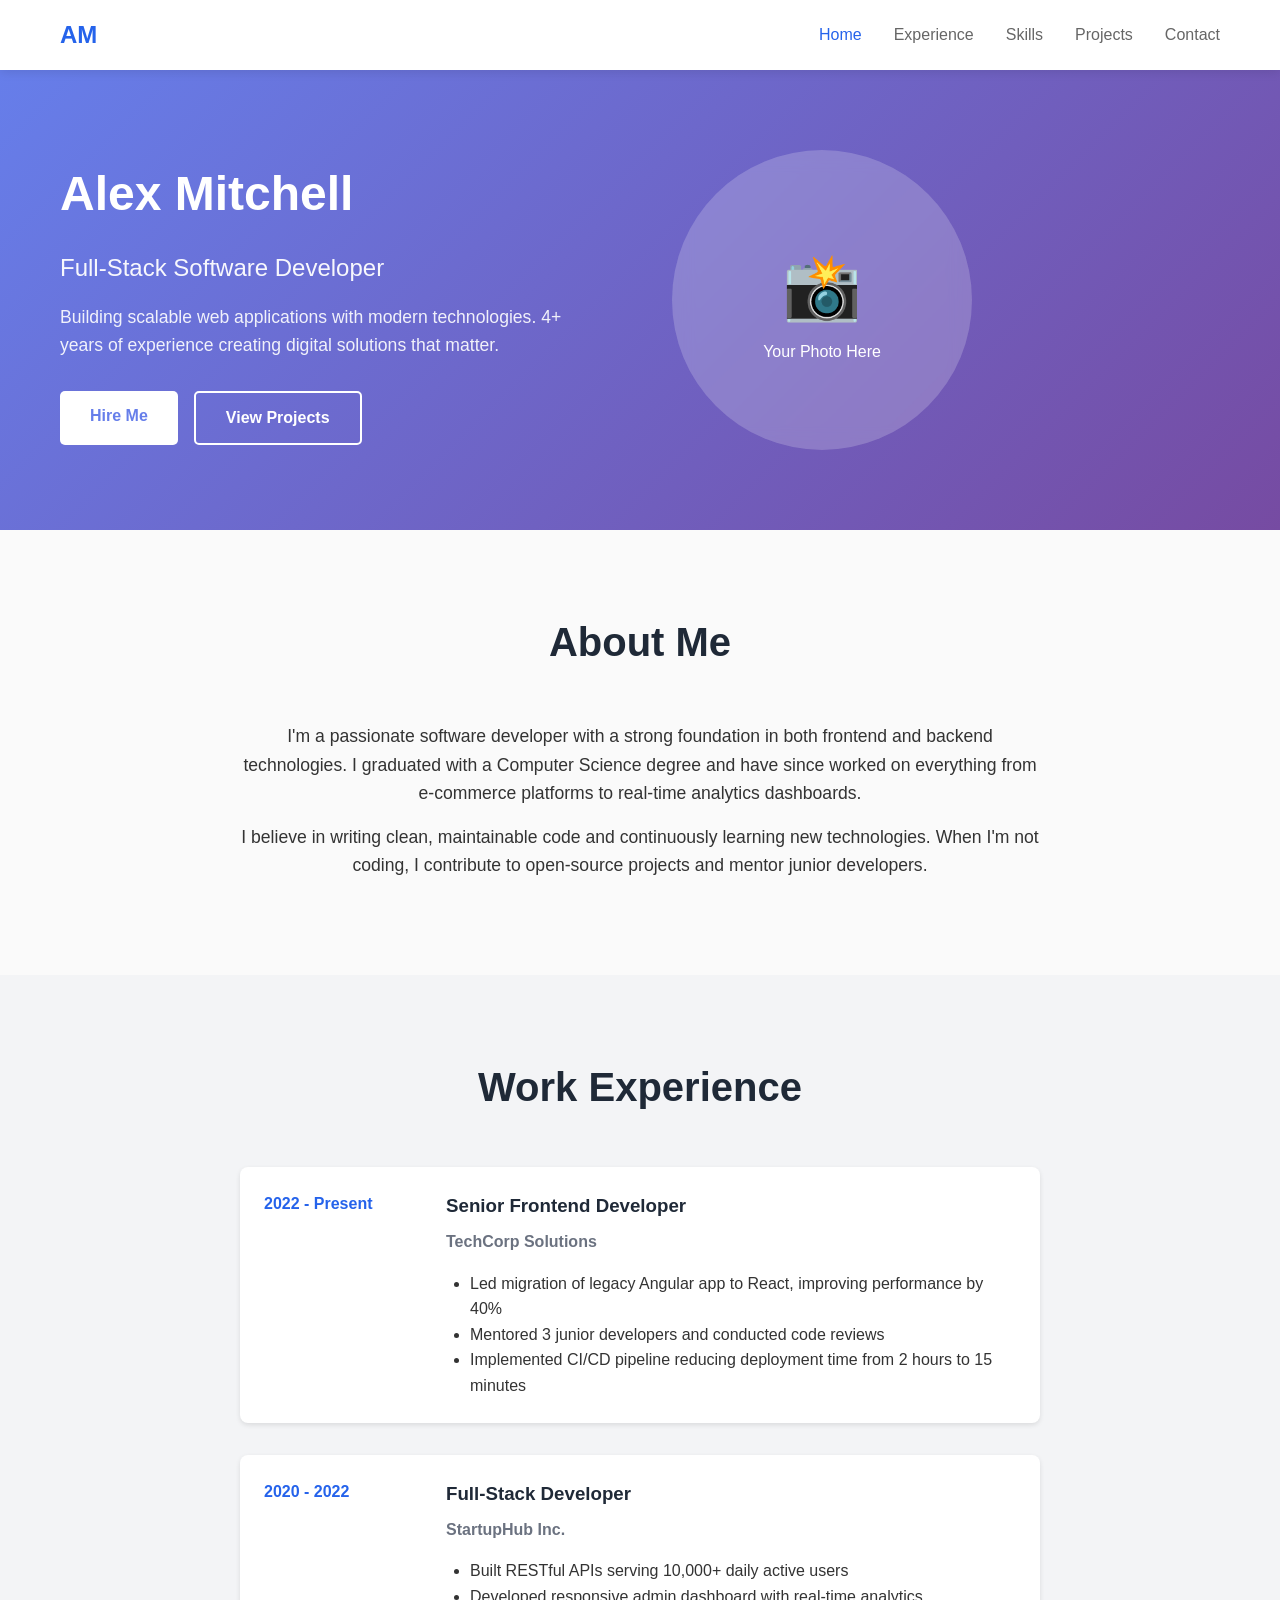
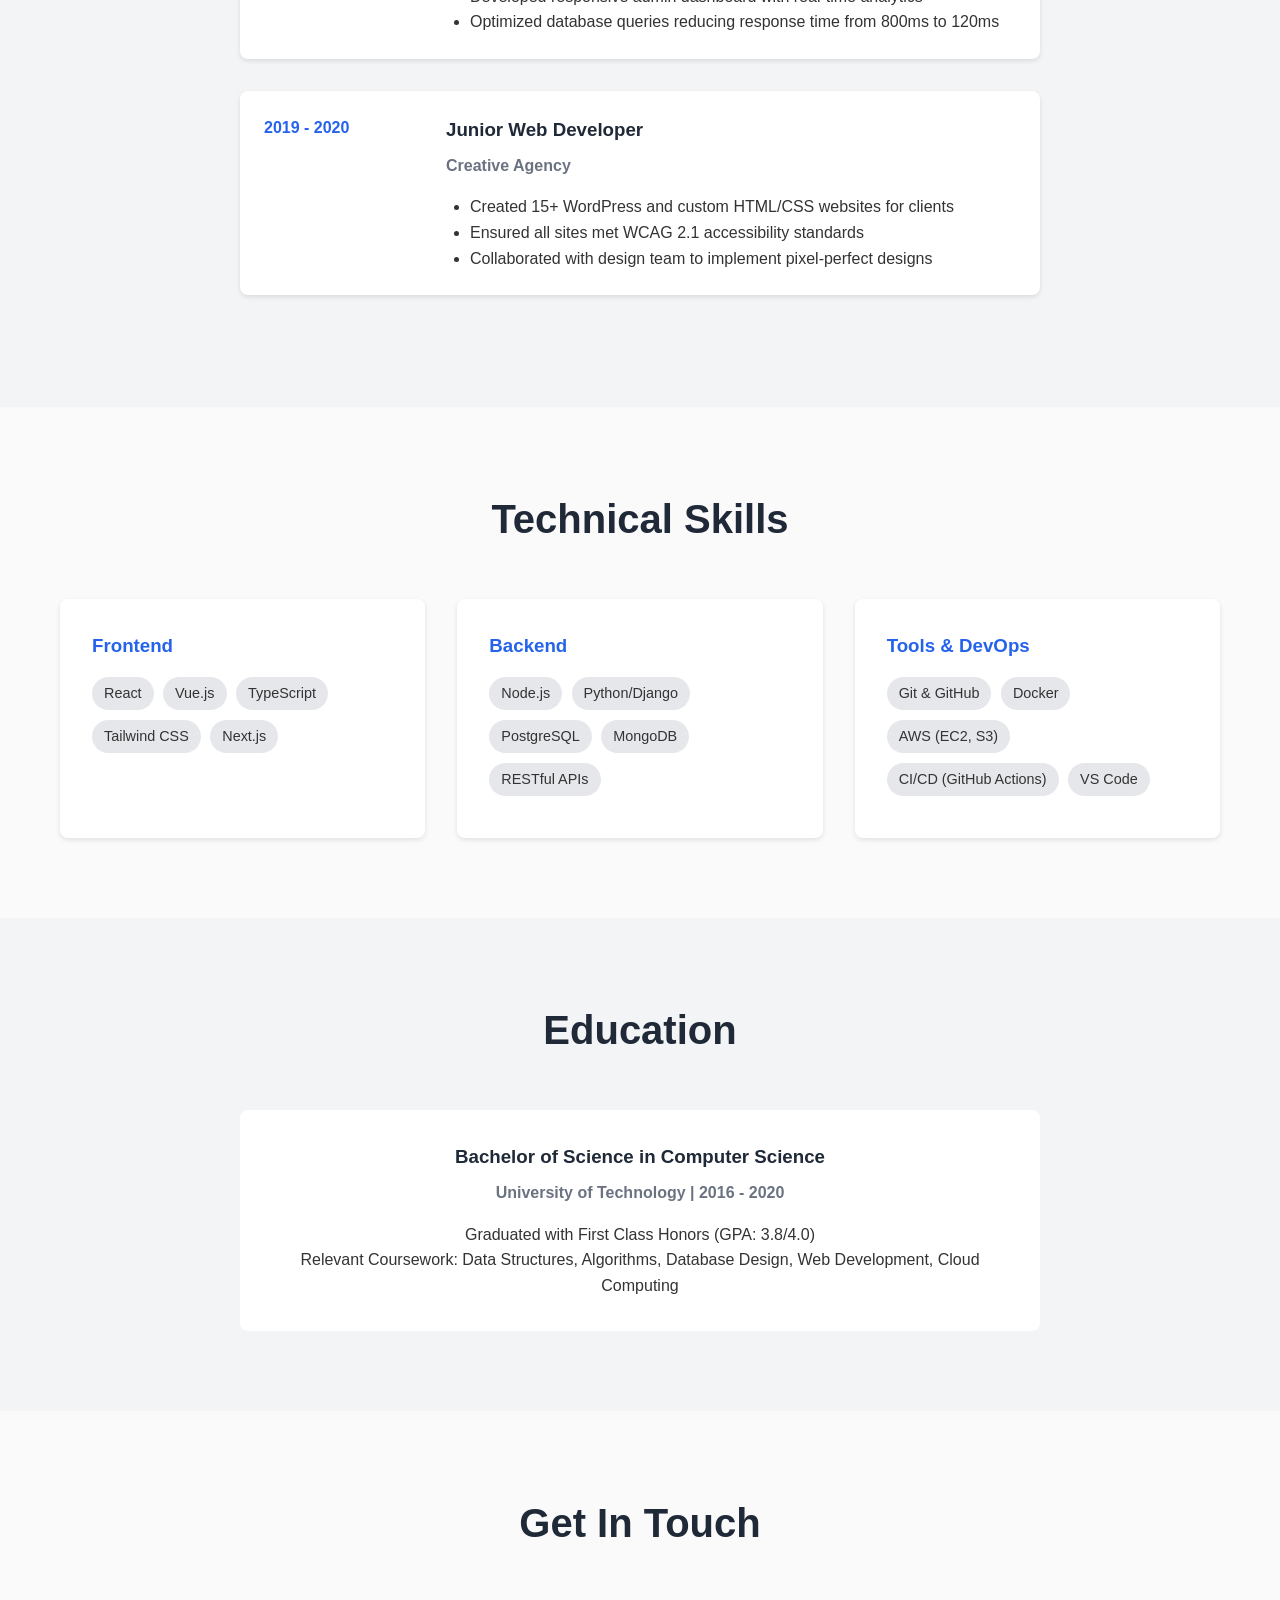
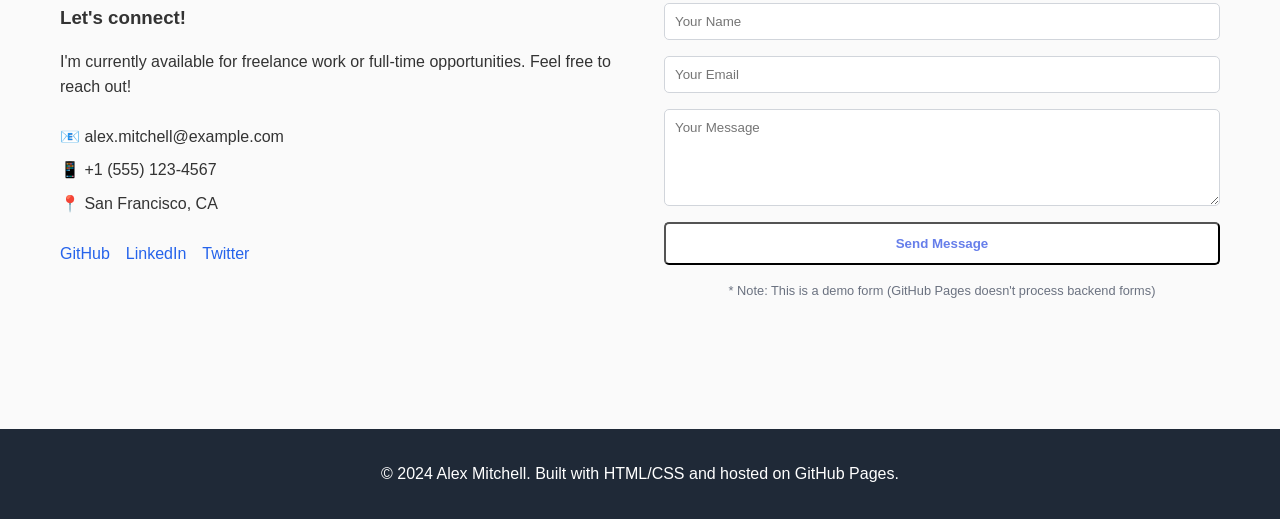
==== index.html @ 5384bb48 "Initial push" ====
<!DOCTYPE html>
<html lang="en">
<head>
    <meta charset="UTF-8">
    <meta name="viewport" content="width=device-width, initial-scale=1.0">
    <title>Alex Mitchell - Software Developer CV</title>
    <link rel="stylesheet" href="css/style.css">
</head>
<body>
    <nav class="navbar">
        <div class="nav-container">
            <a href="index.html" class="nav-logo">AM</a>
            <div class="nav-links">
                <a href="index.html" class="active">Home</a>
                <a href="#experience">Experience</a>
                <a href="#skills">Skills</a>
                <a href="projects.html">Projects</a>
                <a href="#contact">Contact</a>
            </div>
        </div>
    </nav>

    <header class="hero">
        <div class="hero-content">
            <div class="hero-text">
                <h1>Alex Mitchell</h1>
                <h2>Full-Stack Software Developer</h2>
                <p>Building scalable web applications with modern technologies. 4+ years of experience creating digital solutions that matter.</p>
                <div class="hero-buttons">
                    <a href="#contact" class="btn btn-primary">Hire Me</a>
                    <a href="projects.html" class="btn btn-secondary">View Projects</a>
                </div>
            </div>
            <div class="hero-image">
                <div class="placeholder-avatar">
                    <span>📸</span>
                    <p>Your Photo Here</p>
                </div>
            </div>
        </div>
    </header>

    <main>
        <section id="about" class="section">
            <div class="container">
                <h2 class="section-title">About Me</h2>
                <div class="about-content">
                    <p>I'm a passionate software developer with a strong foundation in both frontend and backend technologies. I graduated with a Computer Science degree and have since worked on everything from e-commerce platforms to real-time analytics dashboards.</p>
                    <p>I believe in writing clean, maintainable code and continuously learning new technologies. When I'm not coding, I contribute to open-source projects and mentor junior developers.</p>
                </div>
            </div>
        </section>

        <section id="experience" class="section bg-light">
            <div class="container">
                <h2 class="section-title">Work Experience</h2>
                <div class="timeline">
                    <div class="timeline-item">
                        <div class="timeline-date">2022 - Present</div>
                        <div class="timeline-content">
                            <h3>Senior Frontend Developer</h3>
                            <h4>TechCorp Solutions</h4>
                            <ul>
                                <li>Led migration of legacy Angular app to React, improving performance by 40%</li>
                                <li>Mentored 3 junior developers and conducted code reviews</li>
                                <li>Implemented CI/CD pipeline reducing deployment time from 2 hours to 15 minutes</li>
                            </ul>
                        </div>
                    </div>

                    <div class="timeline-item">
                        <div class="timeline-date">2020 - 2022</div>
                        <div class="timeline-content">
                            <h3>Full-Stack Developer</h3>
                            <h4>StartupHub Inc.</h4>
                            <ul>
                                <li>Built RESTful APIs serving 10,000+ daily active users</li>
                                <li>Developed responsive admin dashboard with real-time analytics</li>
                                <li>Optimized database queries reducing response time from 800ms to 120ms</li>
                            </ul>
                        </div>
                    </div>

                    <div class="timeline-item">
                        <div class="timeline-date">2019 - 2020</div>
                        <div class="timeline-content">
                            <h3>Junior Web Developer</h3>
                            <h4>Creative Agency</h4>
                            <ul>
                                <li>Created 15+ WordPress and custom HTML/CSS websites for clients</li>
                                <li>Ensured all sites met WCAG 2.1 accessibility standards</li>
                                <li>Collaborated with design team to implement pixel-perfect designs</li>
                            </ul>
                        </div>
                    </div>
                </div>
            </div>
        </section>

        <section id="skills" class="section">
            <div class="container">
                <h2 class="section-title">Technical Skills</h2>
                <div class="skills-grid">
                    <div class="skill-category">
                        <h3>Frontend</h3>
                        <ul class="skill-list">
                            <li>React</li>
                            <li>Vue.js</li>
                            <li>TypeScript</li>
                            <li>Tailwind CSS</li>
                            <li>Next.js</li>
                        </ul>
                    </div>
                    <div class="skill-category">
                        <h3>Backend</h3>
                        <ul class="skill-list">
                            <li>Node.js</li>
                            <li>Python/Django</li>
                            <li>PostgreSQL</li>
                            <li>MongoDB</li>
                            <li>RESTful APIs</li>
                        </ul>
                    </div>
                    <div class="skill-category">
                        <h3>Tools & DevOps</h3>
                        <ul class="skill-list">
                            <li>Git & GitHub</li>
                            <li>Docker</li>
                            <li>AWS (EC2, S3)</li>
                            <li>CI/CD (GitHub Actions)</li>
                            <li>VS Code</li>
                        </ul>
                    </div>
                </div>
            </div>
        </section>

        <section id="education" class="section bg-light">
            <div class="container">
                <h2 class="section-title">Education</h2>
                <div class="education-card">
                    <h3>Bachelor of Science in Computer Science</h3>
                    <h4>University of Technology | 2016 - 2020</h4>
                    <p>Graduated with First Class Honors (GPA: 3.8/4.0)</p>
                    <p>Relevant Coursework: Data Structures, Algorithms, Database Design, Web Development, Cloud Computing</p>
                </div>
            </div>
        </section>

        <section id="contact" class="section">
            <div class="container">
                <h2 class="section-title">Get In Touch</h2>
                <div class="contact-grid">
                    <div class="contact-info">
                        <h3>Let's connect!</h3>
                        <p>I'm currently available for freelance work or full-time opportunities. Feel free to reach out!</p>
                        <ul class="contact-details">
                            <li>📧 alex.mitchell@example.com</li>
                            <li>📱 +1 (555) 123-4567</li>
                            <li>📍 San Francisco, CA</li>
                        </ul>
                        <div class="social-links">
                            <a href="#">GitHub</a>
                            <a href="#">LinkedIn</a>
                            <a href="#">Twitter</a>
                        </div>
                    </div>
                    <form class="contact-form">
                        <input type="text" placeholder="Your Name" required>
                        <input type="email" placeholder="Your Email" required>
                        <textarea rows="5" placeholder="Your Message" required></textarea>
                        <button type="submit" class="btn btn-primary">Send Message</button>
                        <p class="form-note">* Note: This is a demo form (GitHub Pages doesn't process backend forms)</p>
                    </form>
                </div>
            </div>
        </section>
    </main>

    <footer class="footer">
        <div class="container">
            <p>&copy; 2024 Alex Mitchell. Built with HTML/CSS and hosted on GitHub Pages.</p>
        </div>
    </footer>
</body>
</html>
---- css/style.css ----
/* Reset and Base Styles */
* {
    margin: 0;
    padding: 0;
    box-sizing: border-box;
}

body {
    font-family: 'Segoe UI', Tahoma, Geneva, Verdana, sans-serif;
    line-height: 1.6;
    color: #333;
    background-color: #fafafa;
}

.container {
    max-width: 1200px;
    margin: 0 auto;
    padding: 0 20px;
}

/* Navigation */
.navbar {
    background: white;
    box-shadow: 0 2px 10px rgba(0,0,0,0.1);
    position: sticky;
    top: 0;
    z-index: 1000;
}

.nav-container {
    max-width: 1200px;
    margin: 0 auto;
    padding: 1rem 20px;
    display: flex;
    justify-content: space-between;
    align-items: center;
}

.nav-logo {
    font-size: 1.5rem;
    font-weight: bold;
    text-decoration: none;
    color: #2563eb;
}

.nav-links {
    display: flex;
    gap: 2rem;
}

.nav-links a {
    text-decoration: none;
    color: #666;
    transition: color 0.3s;
}

.nav-links a:hover,
.nav-links a.active {
    color: #2563eb;
}

/* Hero Section */
.hero {
    background: linear-gradient(135deg, #667eea 0%, #764ba2 100%);
    color: white;
    padding: 80px 0;
}

.hero-content {
    max-width: 1200px;
    margin: 0 auto;
    padding: 0 20px;
    display: grid;
    grid-template-columns: 1fr 1fr;
    gap: 4rem;
    align-items: center;
}

.hero-text h1 {
    font-size: 3rem;
    margin-bottom: 1rem;
}

.hero-text h2 {
    font-size: 1.5rem;
    font-weight: 400;
    margin-bottom: 1rem;
    opacity: 0.95;
}

.hero-text p {
    font-size: 1.1rem;
    margin-bottom: 2rem;
    opacity: 0.9;
}

.hero-buttons {
    display: flex;
    gap: 1rem;
}

.placeholder-avatar {
    background: rgba(255,255,255,0.2);
    border-radius: 50%;
    width: 300px;
    height: 300px;
    display: flex;
    flex-direction: column;
    align-items: center;
    justify-content: center;
    text-align: center;
    backdrop-filter: blur(10px);
}

.placeholder-avatar span {
    font-size: 4rem;
}

/* Buttons */
.btn {
    display: inline-block;
    padding: 12px 30px;
    border-radius: 5px;
    text-decoration: none;
    transition: all 0.3s;
    font-weight: 600;
}

.btn-primary {
    background-color: white;
    color: #667eea;
}

.btn-primary:hover {
    transform: translateY(-2px);
    box-shadow: 0 5px 15px rgba(0,0,0,0.2);
}

.btn-secondary {
    background-color: transparent;
    color: white;
    border: 2px solid white;
}

.btn-secondary:hover {
    background-color: white;
    color: #667eea;
}

.btn-small {
    padding: 8px 20px;
    font-size: 0.9rem;
    background-color: #2563eb;
    color: white;
}

/* Sections */
.section {
    padding: 80px 0;
}

.bg-light {
    background-color: #f3f4f6;
}

.section-title {
    font-size: 2.5rem;
    text-align: center;
    margin-bottom: 3rem;
    color: #1f2937;
}

/* About */
.about-content {
    max-width: 800px;
    margin: 0 auto;
    text-align: center;
    font-size: 1.1rem;
}

.about-content p {
    margin-bottom: 1rem;
}

/* Timeline (Experience) */
.timeline {
    max-width: 800px;
    margin: 0 auto;
}

.timeline-item {
    display: grid;
    grid-template-columns: 150px 1fr;
    gap: 2rem;
    margin-bottom: 2rem;
    background: white;
    padding: 1.5rem;
    border-radius: 8px;
    box-shadow: 0 2px 5px rgba(0,0,0,0.1);
}

.timeline-date {
    font-weight: bold;
    color: #2563eb;
}

.timeline-content h3 {
    margin-bottom: 0.5rem;
    color: #1f2937;
}

.timeline-content h4 {
    margin-bottom: 1rem;
    color: #6b7280;
}

.timeline-content ul {
    padding-left: 1.5rem;
}

/* Skills */
.skills-grid {
    display: grid;
    grid-template-columns: repeat(auto-fit, minmax(300px, 1fr));
    gap: 2rem;
}

.skill-category {
    background: white;
    padding: 2rem;
    border-radius: 8px;
    box-shadow: 0 2px 5px rgba(0,0,0,0.1);
}

.skill-category h3 {
    margin-bottom: 1rem;
    color: #2563eb;
}

.skill-list {
    list-style: none;
}

.skill-list li {
    display: inline-block;
    background: #e5e7eb;
    padding: 5px 12px;
    margin: 0 5px 10px 0;
    border-radius: 20px;
    font-size: 0.9rem;
}

/* Education */
.education-card {
    background: white;
    padding: 2rem;
    border-radius: 8px;
    max-width: 800px;
    margin: 0 auto;
    text-align: center;
}

.education-card h3 {
    color: #1f2937;
    margin-bottom: 0.5rem;
}

.education-card h4 {
    color: #6b7280;
    margin-bottom: 1rem;
}

/* Contact */
.contact-grid {
    display: grid;
    grid-template-columns: 1fr 1fr;
    gap: 3rem;
}

.contact-info h3 {
    margin-bottom: 1rem;
}

.contact-details {
    list-style: none;
    margin: 1.5rem 0;
}

.contact-details li {
    margin-bottom: 0.5rem;
}

.social-links {
    display: flex;
    gap: 1rem;
}

.social-links a {
    color: #2563eb;
    text-decoration: none;
}

.contact-form {
    display: flex;
    flex-direction: column;
    gap: 1rem;
}

.contact-form input,
.contact-form textarea {
    padding: 10px;
    border: 1px solid #d1d5db;
    border-radius: 5px;
    font-family: inherit;
}

.form-note {
    font-size: 0.8rem;
    color: #6b7280;
    text-align: center;
}

/* Footer */
.footer {
    background: #1f2937;
    color: white;
    text-align: center;
    padding: 2rem 0;
    margin-top: 3rem;
}

/* Projects Page */
.page-header {
    background: linear-gradient(135deg, #667eea 0%, #764ba2 100%);
    color: white;
    padding: 60px 0;
    text-align: center;
}

.page-header h1 {
    font-size: 2.5rem;
    margin-bottom: 1rem;
}

.projects-grid {
    display: grid;
    grid-template-columns: repeat(auto-fill, minmax(350px, 1fr));
    gap: 2rem;
    padding: 60px 0;
}

.project-card {
    background: white;
    border-radius: 8px;
    padding: 1.5rem;
    transition: transform 0.3s, box-shadow 0.3s;
    box-shadow: 0 2px 5px rgba(0,0,0,0.1);
}

.project-card:hover {
    transform: translateY(-5px);
    box-shadow: 0 5px 20px rgba(0,0,0,0.15);
}

.project-icon {
    font-size: 3rem;
    margin-bottom: 1rem;
}

.project-card h3 {
    margin-bottom: 0.5rem;
    color: #1f2937;
}

.project-card p {
    color: #6b7280;
    margin-bottom: 1rem;
}

.project-tech {
    display: flex;
    flex-wrap: wrap;
    gap: 0.5rem;
    margin-bottom: 1rem;
}

.project-tech span {
    background: #e5e7eb;
    padding: 4px 10px;
    border-radius: 15px;
    font-size: 0.75rem;
}

/* Project Detail Page */
.project-detail {
    padding: 60px 0;
}

.back-link {
    display: inline-block;
    margin-bottom: 2rem;
    color: #2563eb;
    text-decoration: none;
}

.project-header {
    display: flex;
    justify-content: space-between;
    align-items: center;
    margin-bottom: 2rem;
    padding-bottom: 1rem;
    border-bottom: 2px solid #e5e7eb;
}

.project-header h1 {
    font-size: 2.5rem;
    color: #1f2937;
}

.project-links {
    display: flex;
    gap: 1rem;
}

.project-section {
    margin-bottom: 3rem;
}

.project-section h2 {
    font-size: 1.8rem;
    margin-bottom: 1rem;
    color: #1f2937;
}

.tech-stack {
    display: flex;
    flex-wrap: wrap;
    gap: 0.8rem;
}

.tech-badge {
    background: #2563eb;
    color: white;
    padding: 5px 15px;
    border-radius: 20px;
    font-size: 0.9rem;
}

.challenge-solution {
    background: #f3f4f6;
    padding: 1.5rem;
    border-radius: 8px;
    margin-bottom: 1rem;
}

.challenge-solution h3 {
    color: #2563eb;
    margin-bottom: 0.5rem;
}

.screenshot-placeholder {
    background: #f3f4f6;
    padding: 3rem;
    text-align: center;
    border-radius: 8px;
    border: 2px dashed #d1d5db;
}

/* Responsive Design */
@media (max-width: 768px) {
    .hero-content {
        grid-template-columns: 1fr;
        text-align: center;
    }
    
    .hero-buttons {
        justify-content: center;
    }
    
    .placeholder-avatar {
        margin: 0 auto;
    }
    
    .timeline-item {
        grid-template-columns: 1fr;
        gap: 0.5rem;
    }
    
    .contact-grid {
        grid-template-columns: 1fr;
    }
    
    .nav-links {
        gap: 1rem;
    }
    
    .projects-grid {
        grid-template-columns: 1fr;
    }
    
    .project-header {
        flex-direction: column;
        align-items: flex-start;
        gap: 1rem;
    }
}
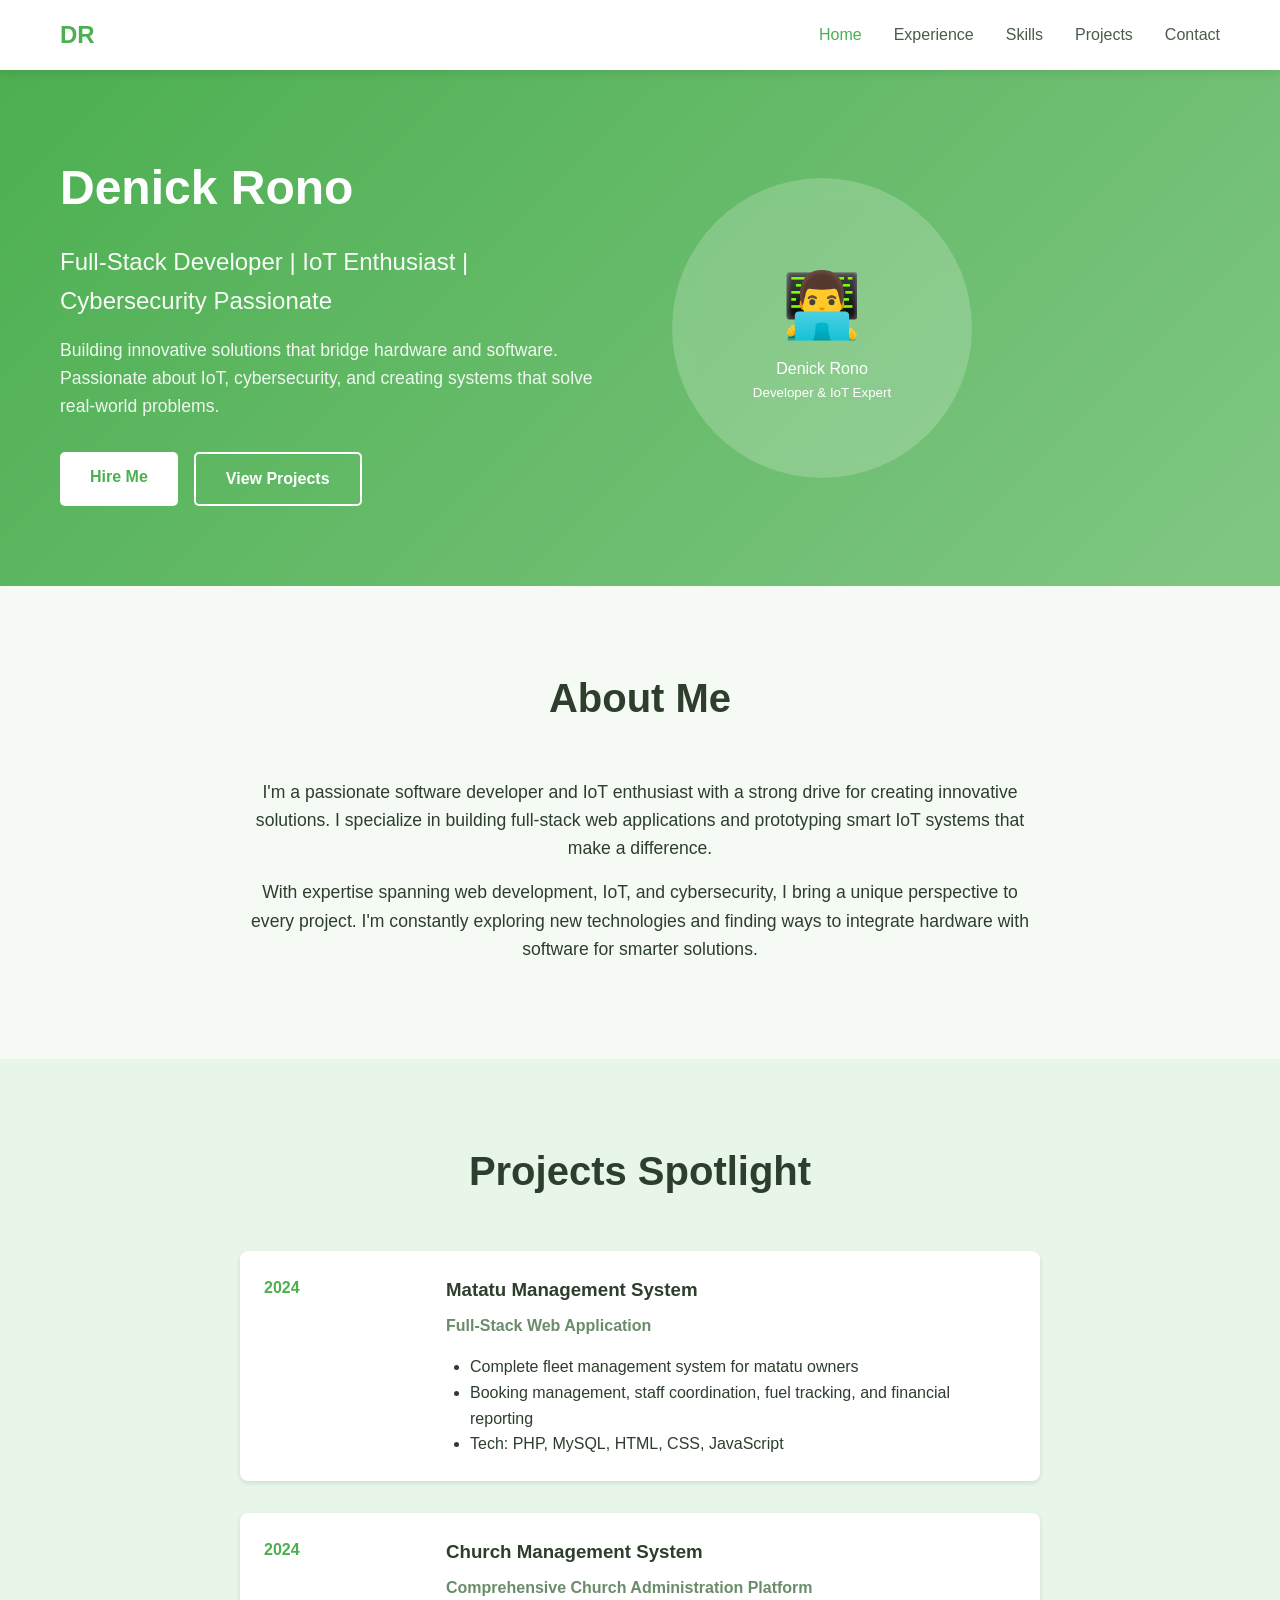
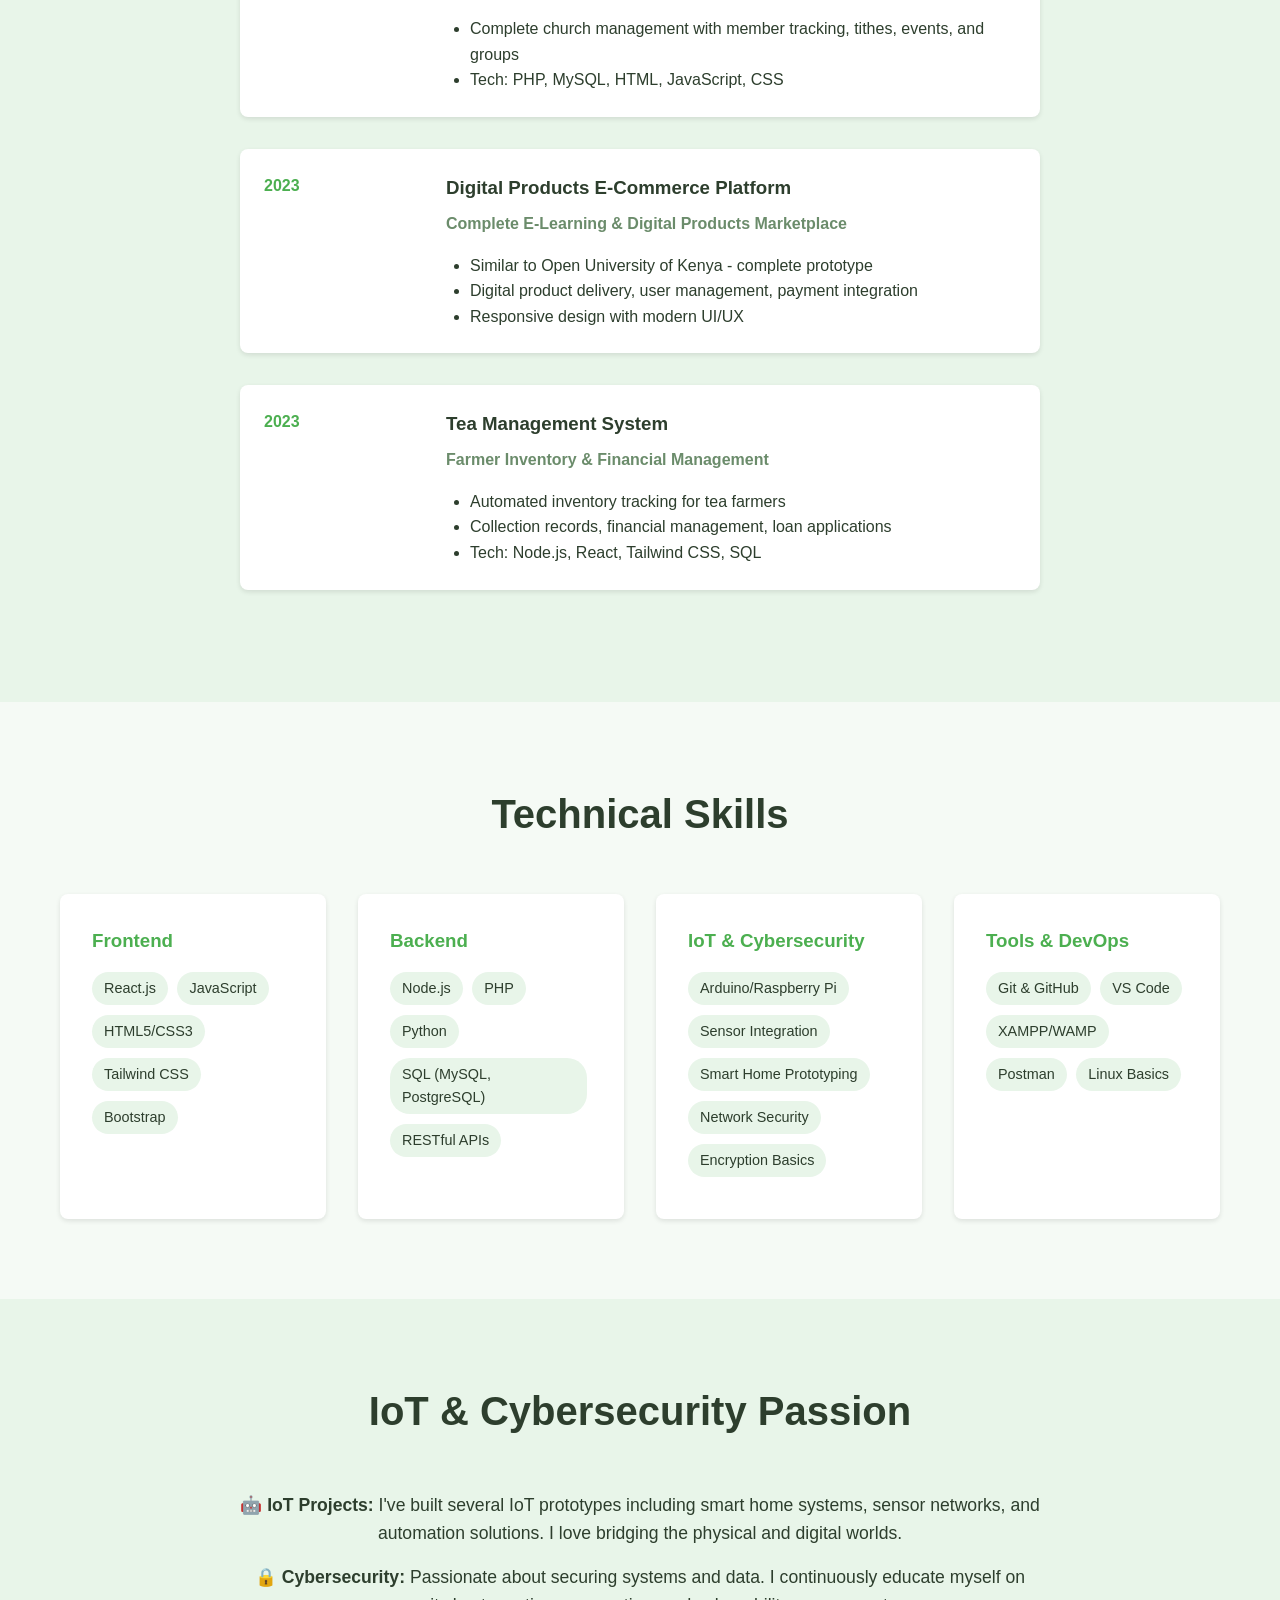
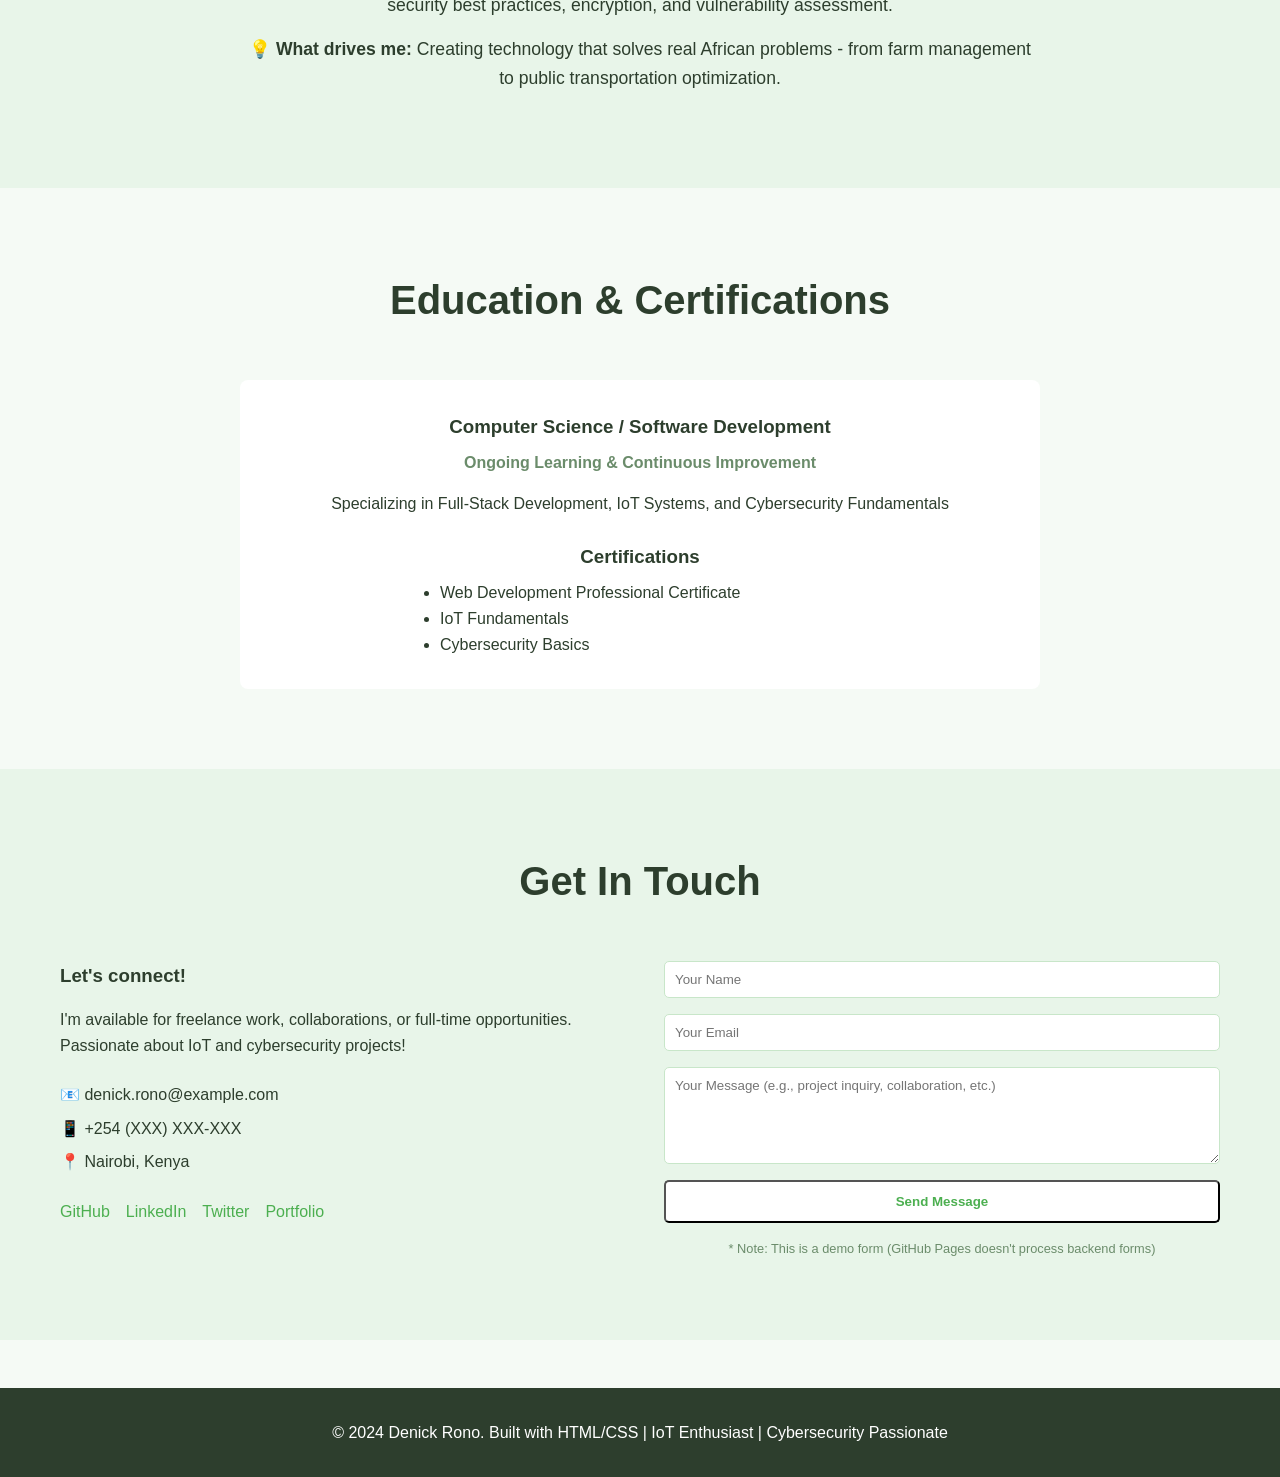
==== commit 556e27f5: "Changes made" ====
--- a/index.html
+++ b/index.html
@@ -3,13 +3,13 @@
 <head>
     <meta charset="UTF-8">
     <meta name="viewport" content="width=device-width, initial-scale=1.0">
-    <title>Alex Mitchell - Software Developer CV</title>
+    <title>Denick Rono - Software Developer & IoT Enthusiast</title>
     <link rel="stylesheet" href="css/style.css">
 </head>
 <body>
     <nav class="navbar">
         <div class="nav-container">
-            <a href="index.html" class="nav-logo">AM</a>
+            <a href="index.html" class="nav-logo">DR</a>
             <div class="nav-links">
                 <a href="index.html" class="active">Home</a>
                 <a href="#experience">Experience</a>
@@ -23,9 +23,9 @@
     <header class="hero">
         <div class="hero-content">
             <div class="hero-text">
-                <h1>Alex Mitchell</h1>
-                <h2>Full-Stack Software Developer</h2>
-                <p>Building scalable web applications with modern technologies. 4+ years of experience creating digital solutions that matter.</p>
+                <h1>Denick Rono</h1>
+                <h2>Full-Stack Developer | IoT Enthusiast | Cybersecurity Passionate</h2>
+                <p>Building innovative solutions that bridge hardware and software. Passionate about IoT, cybersecurity, and creating systems that solve real-world problems.</p>
                 <div class="hero-buttons">
                     <a href="#contact" class="btn btn-primary">Hire Me</a>
                     <a href="projects.html" class="btn btn-secondary">View Projects</a>
@@ -33,8 +33,9 @@
             </div>
             <div class="hero-image">
                 <div class="placeholder-avatar">
-                    <span>📸</span>
-                    <p>Your Photo Here</p>
+                    <span>👨‍💻</span>
+                    <p>Denick Rono</p>
+                    <small>Developer & IoT Expert</small>
                 </div>
             </div>
         </div>
@@ -45,51 +46,63 @@
             <div class="container">
                 <h2 class="section-title">About Me</h2>
                 <div class="about-content">
-                    <p>I'm a passionate software developer with a strong foundation in both frontend and backend technologies. I graduated with a Computer Science degree and have since worked on everything from e-commerce platforms to real-time analytics dashboards.</p>
-                    <p>I believe in writing clean, maintainable code and continuously learning new technologies. When I'm not coding, I contribute to open-source projects and mentor junior developers.</p>
+                    <p>I'm a passionate software developer and IoT enthusiast with a strong drive for creating innovative solutions. I specialize in building full-stack web applications and prototyping smart IoT systems that make a difference.</p>
+                    <p>With expertise spanning web development, IoT, and cybersecurity, I bring a unique perspective to every project. I'm constantly exploring new technologies and finding ways to integrate hardware with software for smarter solutions.</p>
                 </div>
             </div>
         </section>
 
         <section id="experience" class="section bg-light">
             <div class="container">
-                <h2 class="section-title">Work Experience</h2>
+                <h2 class="section-title">Projects Spotlight</h2>
                 <div class="timeline">
                     <div class="timeline-item">
-                        <div class="timeline-date">2022 - Present</div>
-                        <div class="timeline-content">
-                            <h3>Senior Frontend Developer</h3>
-                            <h4>TechCorp Solutions</h4>
-                            <ul>
-                                <li>Led migration of legacy Angular app to React, improving performance by 40%</li>
-                                <li>Mentored 3 junior developers and conducted code reviews</li>
-                                <li>Implemented CI/CD pipeline reducing deployment time from 2 hours to 15 minutes</li>
-                            </ul>
-                        </div>
-                    </div>
-
-                    <div class="timeline-item">
-                        <div class="timeline-date">2020 - 2022</div>
-                        <div class="timeline-content">
-                            <h3>Full-Stack Developer</h3>
-                            <h4>StartupHub Inc.</h4>
-                            <ul>
-                                <li>Built RESTful APIs serving 10,000+ daily active users</li>
-                                <li>Developed responsive admin dashboard with real-time analytics</li>
-                                <li>Optimized database queries reducing response time from 800ms to 120ms</li>
-                            </ul>
-                        </div>
-                    </div>
-
-                    <div class="timeline-item">
-                        <div class="timeline-date">2019 - 2020</div>
-                        <div class="timeline-content">
-                            <h3>Junior Web Developer</h3>
-                            <h4>Creative Agency</h4>
-                            <ul>
-                                <li>Created 15+ WordPress and custom HTML/CSS websites for clients</li>
-                                <li>Ensured all sites met WCAG 2.1 accessibility standards</li>
-                                <li>Collaborated with design team to implement pixel-perfect designs</li>
+                        <div class="timeline-date">2024</div>
+                        <div class="timeline-content">
+                            <h3>Matatu Management System</h3>
+                            <h4>Full-Stack Web Application</h4>
+                            <ul>
+                                <li>Complete fleet management system for matatu owners</li>
+                                <li>Booking management, staff coordination, fuel tracking, and financial reporting</li>
+                                <li>Tech: PHP, MySQL, HTML, CSS, JavaScript</li>
+                            </ul>
+                        </div>
+                    </div>
+
+                    <div class="timeline-item">
+                        <div class="timeline-date">2024</div>
+                        <div class="timeline-content">
+                            <h3>Church Management System</h3>
+                            <h4>Comprehensive Church Administration Platform</h4>
+                            <ul>
+                                <li>Complete church management with member tracking, tithes, events, and groups</li>
+                                <li>Tech: PHP, MySQL, HTML, JavaScript, CSS</li>
+                            </ul>
+                        </div>
+                    </div>
+
+                    <div class="timeline-item">
+                        <div class="timeline-date">2023</div>
+                        <div class="timeline-content">
+                            <h3>Digital Products E-Commerce Platform</h3>
+                            <h4>Complete E-Learning & Digital Products Marketplace</h4>
+                            <ul>
+                                <li>Similar to Open University of Kenya - complete prototype</li>
+                                <li>Digital product delivery, user management, payment integration</li>
+                                <li>Responsive design with modern UI/UX</li>
+                            </ul>
+                        </div>
+                    </div>
+
+                    <div class="timeline-item">
+                        <div class="timeline-date">2023</div>
+                        <div class="timeline-content">
+                            <h3>Tea Management System</h3>
+                            <h4>Farmer Inventory & Financial Management</h4>
+                            <ul>
+                                <li>Automated inventory tracking for tea farmers</li>
+                                <li>Collection records, financial management, loan applications</li>
+                                <li>Tech: Node.js, React, Tailwind CSS, SQL</li>
                             </ul>
                         </div>
                     </div>
@@ -104,71 +117,99 @@
                     <div class="skill-category">
                         <h3>Frontend</h3>
                         <ul class="skill-list">
-                            <li>React</li>
-                            <li>Vue.js</li>
-                            <li>TypeScript</li>
+                            <li>React.js</li>
+                            <li>JavaScript</li>
+                            <li>HTML5/CSS3</li>
                             <li>Tailwind CSS</li>
-                            <li>Next.js</li>
+                            <li>Bootstrap</li>
                         </ul>
                     </div>
                     <div class="skill-category">
                         <h3>Backend</h3>
                         <ul class="skill-list">
                             <li>Node.js</li>
-                            <li>Python/Django</li>
-                            <li>PostgreSQL</li>
-                            <li>MongoDB</li>
+                            <li>PHP</li>
+                            <li>Python</li>
+                            <li>SQL (MySQL, PostgreSQL)</li>
                             <li>RESTful APIs</li>
                         </ul>
                     </div>
                     <div class="skill-category">
+                        <h3>IoT & Cybersecurity</h3>
+                        <ul class="skill-list">
+                            <li>Arduino/Raspberry Pi</li>
+                            <li>Sensor Integration</li>
+                            <li>Smart Home Prototyping</li>
+                            <li>Network Security</li>
+                            <li>Encryption Basics</li>
+                        </ul>
+                    </div>
+                    <div class="skill-category">
                         <h3>Tools & DevOps</h3>
                         <ul class="skill-list">
                             <li>Git & GitHub</li>
-                            <li>Docker</li>
-                            <li>AWS (EC2, S3)</li>
-                            <li>CI/CD (GitHub Actions)</li>
                             <li>VS Code</li>
-                        </ul>
-                    </div>
-                </div>
-            </div>
-        </section>
-
-        <section id="education" class="section bg-light">
-            <div class="container">
-                <h2 class="section-title">Education</h2>
+                            <li>XAMPP/WAMP</li>
+                            <li>Postman</li>
+                            <li>Linux Basics</li>
+                        </ul>
+                    </div>
+                </div>
+            </div>
+        </section>
+
+        <section id="iot-passion" class="section bg-light">
+            <div class="container">
+                <h2 class="section-title">IoT & Cybersecurity Passion</h2>
+                <div class="about-content">
+                    <p>🤖 <strong>IoT Projects:</strong> I've built several IoT prototypes including smart home systems, sensor networks, and automation solutions. I love bridging the physical and digital worlds.</p>
+                    <p>🔒 <strong>Cybersecurity:</strong> Passionate about securing systems and data. I continuously educate myself on security best practices, encryption, and vulnerability assessment.</p>
+                    <p>💡 <strong>What drives me:</strong> Creating technology that solves real African problems - from farm management to public transportation optimization.</p>
+                </div>
+            </div>
+        </section>
+
+        <section id="education" class="section">
+            <div class="container">
+                <h2 class="section-title">Education & Certifications</h2>
                 <div class="education-card">
-                    <h3>Bachelor of Science in Computer Science</h3>
-                    <h4>University of Technology | 2016 - 2020</h4>
-                    <p>Graduated with First Class Honors (GPA: 3.8/4.0)</p>
-                    <p>Relevant Coursework: Data Structures, Algorithms, Database Design, Web Development, Cloud Computing</p>
-                </div>
-            </div>
-        </section>
-
-        <section id="contact" class="section">
+                    <h3>Computer Science / Software Development</h3>
+                    <h4>Ongoing Learning & Continuous Improvement</h4>
+                    <p>Specializing in Full-Stack Development, IoT Systems, and Cybersecurity Fundamentals</p>
+                    <br>
+                    <h3>Certifications</h3>
+                    <ul style="text-align: left; max-width: 400px; margin: 0 auto;">
+                        <li>Web Development Professional Certificate</li>
+                        <li>IoT Fundamentals</li>
+                        <li>Cybersecurity Basics</li>
+                    </ul>
+                </div>
+            </div>
+        </section>
+
+        <section id="contact" class="section bg-light">
             <div class="container">
                 <h2 class="section-title">Get In Touch</h2>
                 <div class="contact-grid">
                     <div class="contact-info">
                         <h3>Let's connect!</h3>
-                        <p>I'm currently available for freelance work or full-time opportunities. Feel free to reach out!</p>
+                        <p>I'm available for freelance work, collaborations, or full-time opportunities. Passionate about IoT and cybersecurity projects!</p>
                         <ul class="contact-details">
-                            <li>📧 alex.mitchell@example.com</li>
-                            <li>📱 +1 (555) 123-4567</li>
-                            <li>📍 San Francisco, CA</li>
+                            <li>📧 denick.rono@example.com</li>
+                            <li>📱 +254 (XXX) XXX-XXX</li>
+                            <li>📍 Nairobi, Kenya</li>
                         </ul>
                         <div class="social-links">
                             <a href="#">GitHub</a>
                             <a href="#">LinkedIn</a>
                             <a href="#">Twitter</a>
+                            <a href="#">Portfolio</a>
                         </div>
                     </div>
                     <form class="contact-form">
                         <input type="text" placeholder="Your Name" required>
                         <input type="email" placeholder="Your Email" required>
-                        <textarea rows="5" placeholder="Your Message" required></textarea>
+                        <textarea rows="5" placeholder="Your Message (e.g., project inquiry, collaboration, etc.)" required></textarea>
                         <button type="submit" class="btn btn-primary">Send Message</button>
                         <p class="form-note">* Note: This is a demo form (GitHub Pages doesn't process backend forms)</p>
                     </form>
@@ -179,7 +220,7 @@
 
     <footer class="footer">
         <div class="container">
-            <p>&copy; 2024 Alex Mitchell. Built with HTML/CSS and hosted on GitHub Pages.</p>
+            <p>&copy; 2024 Denick Rono. Built with HTML/CSS | IoT Enthusiast | Cybersecurity Passionate</p>
         </div>
     </footer>
 </body>
--- a/css/style.css
+++ b/css/style.css
@@ -8,8 +8,8 @@
 body {
     font-family: 'Segoe UI', Tahoma, Geneva, Verdana, sans-serif;
     line-height: 1.6;
-    color: #333;
-    background-color: #fafafa;
+    color: #2d3e2d;
+    background-color: #f5faf5;
 }
 
 .container {
@@ -40,7 +40,7 @@
     font-size: 1.5rem;
     font-weight: bold;
     text-decoration: none;
-    color: #2563eb;
+    color: #4caf50;
 }
 
 .nav-links {
@@ -50,18 +50,18 @@
 
 .nav-links a {
     text-decoration: none;
-    color: #666;
+    color: #4a5b4a;
     transition: color 0.3s;
 }
 
 .nav-links a:hover,
 .nav-links a.active {
-    color: #2563eb;
-}
-
-/* Hero Section */
+    color: #4caf50;
+}
+
+/* Hero Section - Light Green Gradient */
 .hero {
-    background: linear-gradient(135deg, #667eea 0%, #764ba2 100%);
+    background: linear-gradient(135deg, #4caf50 0%, #81c784 100%);
     color: white;
     padding: 80px 0;
 }
@@ -116,7 +116,7 @@
     font-size: 4rem;
 }
 
-/* Buttons */
+/* Buttons - Light Green Theme */
 .btn {
     display: inline-block;
     padding: 12px 30px;
@@ -128,7 +128,7 @@
 
 .btn-primary {
     background-color: white;
-    color: #667eea;
+    color: #4caf50;
 }
 
 .btn-primary:hover {
@@ -144,14 +144,18 @@
 
 .btn-secondary:hover {
     background-color: white;
-    color: #667eea;
+    color: #4caf50;
 }
 
 .btn-small {
     padding: 8px 20px;
     font-size: 0.9rem;
-    background-color: #2563eb;
+    background-color: #4caf50;
     color: white;
+}
+
+.btn-small:hover {
+    background-color: #45a049;
 }
 
 /* Sections */
@@ -160,14 +164,14 @@
 }
 
 .bg-light {
-    background-color: #f3f4f6;
+    background-color: #e8f5e9;
 }
 
 .section-title {
     font-size: 2.5rem;
     text-align: center;
     margin-bottom: 3rem;
-    color: #1f2937;
+    color: #2d3e2d;
 }
 
 /* About */
@@ -182,7 +186,7 @@
     margin-bottom: 1rem;
 }
 
-/* Timeline (Experience) */
+/* Timeline (Projects) */
 .timeline {
     max-width: 800px;
     margin: 0 auto;
@@ -201,17 +205,17 @@
 
 .timeline-date {
     font-weight: bold;
-    color: #2563eb;
+    color: #4caf50;
 }
 
 .timeline-content h3 {
     margin-bottom: 0.5rem;
-    color: #1f2937;
+    color: #2d3e2d;
 }
 
 .timeline-content h4 {
     margin-bottom: 1rem;
-    color: #6b7280;
+    color: #6b8c6b;
 }
 
 .timeline-content ul {
@@ -221,7 +225,7 @@
 /* Skills */
 .skills-grid {
     display: grid;
-    grid-template-columns: repeat(auto-fit, minmax(300px, 1fr));
+    grid-template-columns: repeat(auto-fit, minmax(250px, 1fr));
     gap: 2rem;
 }
 
@@ -234,7 +238,7 @@
 
 .skill-category h3 {
     margin-bottom: 1rem;
-    color: #2563eb;
+    color: #4caf50;
 }
 
 .skill-list {
@@ -243,7 +247,8 @@
 
 .skill-list li {
     display: inline-block;
-    background: #e5e7eb;
+    background: #e8f5e9;
+    color: #2d3e2d;
     padding: 5px 12px;
     margin: 0 5px 10px 0;
     border-radius: 20px;
@@ -261,12 +266,12 @@
 }
 
 .education-card h3 {
-    color: #1f2937;
+    color: #2d3e2d;
     margin-bottom: 0.5rem;
 }
 
 .education-card h4 {
-    color: #6b7280;
+    color: #6b8c6b;
     margin-bottom: 1rem;
 }
 
@@ -279,6 +284,7 @@
 
 .contact-info h3 {
     margin-bottom: 1rem;
+    color: #2d3e2d;
 }
 
 .contact-details {
@@ -296,8 +302,12 @@
 }
 
 .social-links a {
-    color: #2563eb;
+    color: #4caf50;
     text-decoration: none;
+}
+
+.social-links a:hover {
+    text-decoration: underline;
 }
 
 .contact-form {
@@ -309,20 +319,27 @@
 .contact-form input,
 .contact-form textarea {
     padding: 10px;
-    border: 1px solid #d1d5db;
+    border: 1px solid #c8e6c9;
     border-radius: 5px;
     font-family: inherit;
+    background: white;
+}
+
+.contact-form input:focus,
+.contact-form textarea:focus {
+    outline: none;
+    border-color: #4caf50;
 }
 
 .form-note {
     font-size: 0.8rem;
-    color: #6b7280;
+    color: #6b8c6b;
     text-align: center;
 }
 
 /* Footer */
 .footer {
-    background: #1f2937;
+    background: #2d3e2d;
     color: white;
     text-align: center;
     padding: 2rem 0;
@@ -331,7 +348,7 @@
 
 /* Projects Page */
 .page-header {
-    background: linear-gradient(135deg, #667eea 0%, #764ba2 100%);
+    background: linear-gradient(135deg, #4caf50 0%, #81c784 100%);
     color: white;
     padding: 60px 0;
     text-align: center;
@@ -369,11 +386,11 @@
 
 .project-card h3 {
     margin-bottom: 0.5rem;
-    color: #1f2937;
+    color: #2d3e2d;
 }
 
 .project-card p {
-    color: #6b7280;
+    color: #6b8c6b;
     margin-bottom: 1rem;
 }
 
@@ -385,7 +402,8 @@
 }
 
 .project-tech span {
-    background: #e5e7eb;
+    background: #e8f5e9;
+    color: #2d3e2d;
     padding: 4px 10px;
     border-radius: 15px;
     font-size: 0.75rem;
@@ -399,8 +417,12 @@
 .back-link {
     display: inline-block;
     margin-bottom: 2rem;
-    color: #2563eb;
+    color: #4caf50;
     text-decoration: none;
+}
+
+.back-link:hover {
+    text-decoration: underline;
 }
 
 .project-header {
@@ -409,12 +431,12 @@
     align-items: center;
     margin-bottom: 2rem;
     padding-bottom: 1rem;
-    border-bottom: 2px solid #e5e7eb;
+    border-bottom: 2px solid #c8e6c9;
 }
 
 .project-header h1 {
     font-size: 2.5rem;
-    color: #1f2937;
+    color: #2d3e2d;
 }
 
 .project-links {
@@ -429,7 +451,7 @@
 .project-section h2 {
     font-size: 1.8rem;
     margin-bottom: 1rem;
-    color: #1f2937;
+    color: #2d3e2d;
 }
 
 .tech-stack {
@@ -439,7 +461,7 @@
 }
 
 .tech-badge {
-    background: #2563eb;
+    background: #4caf50;
     color: white;
     padding: 5px 15px;
     border-radius: 20px;
@@ -447,23 +469,23 @@
 }
 
 .challenge-solution {
-    background: #f3f4f6;
+    background: #e8f5e9;
     padding: 1.5rem;
     border-radius: 8px;
     margin-bottom: 1rem;
 }
 
 .challenge-solution h3 {
-    color: #2563eb;
+    color: #4caf50;
     margin-bottom: 0.5rem;
 }
 
 .screenshot-placeholder {
-    background: #f3f4f6;
+    background: #e8f5e9;
     padding: 3rem;
     text-align: center;
     border-radius: 8px;
-    border: 2px dashed #d1d5db;
+    border: 2px dashed #c8e6c9;
 }
 
 /* Responsive Design */
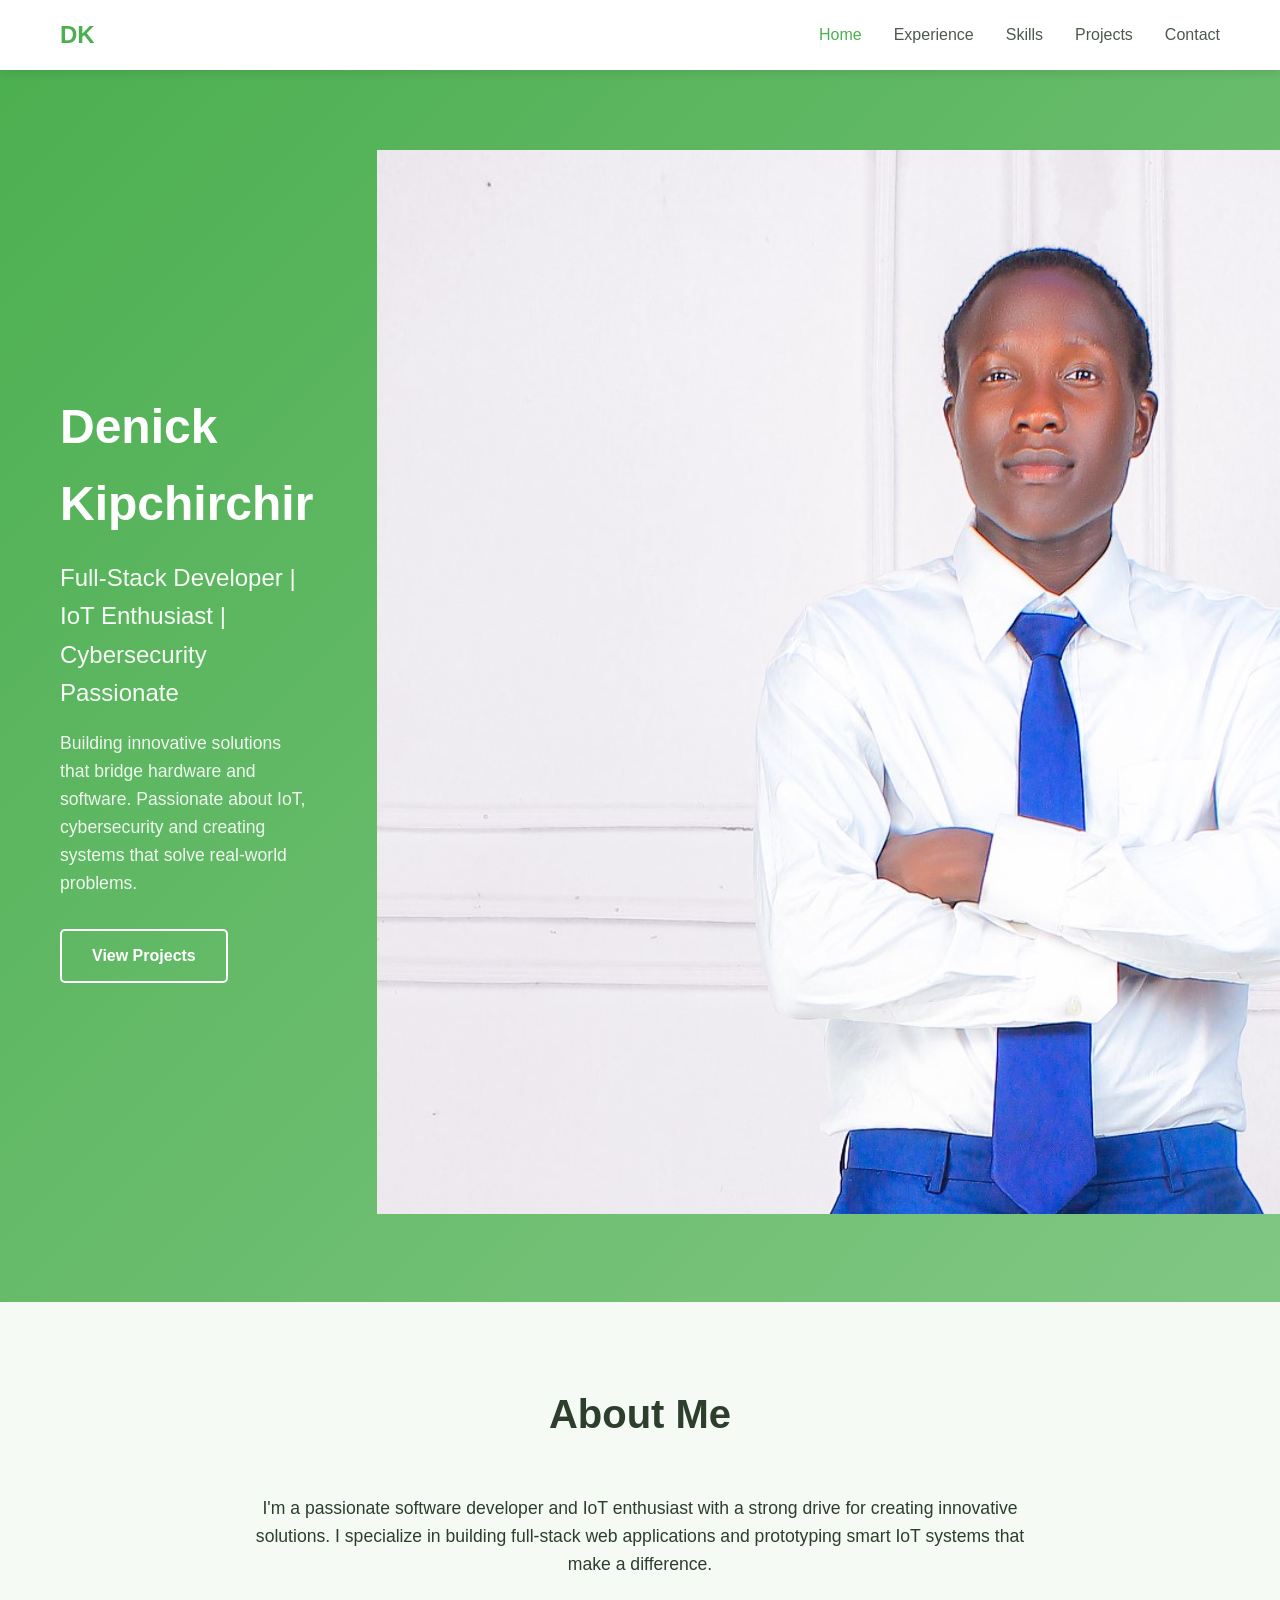
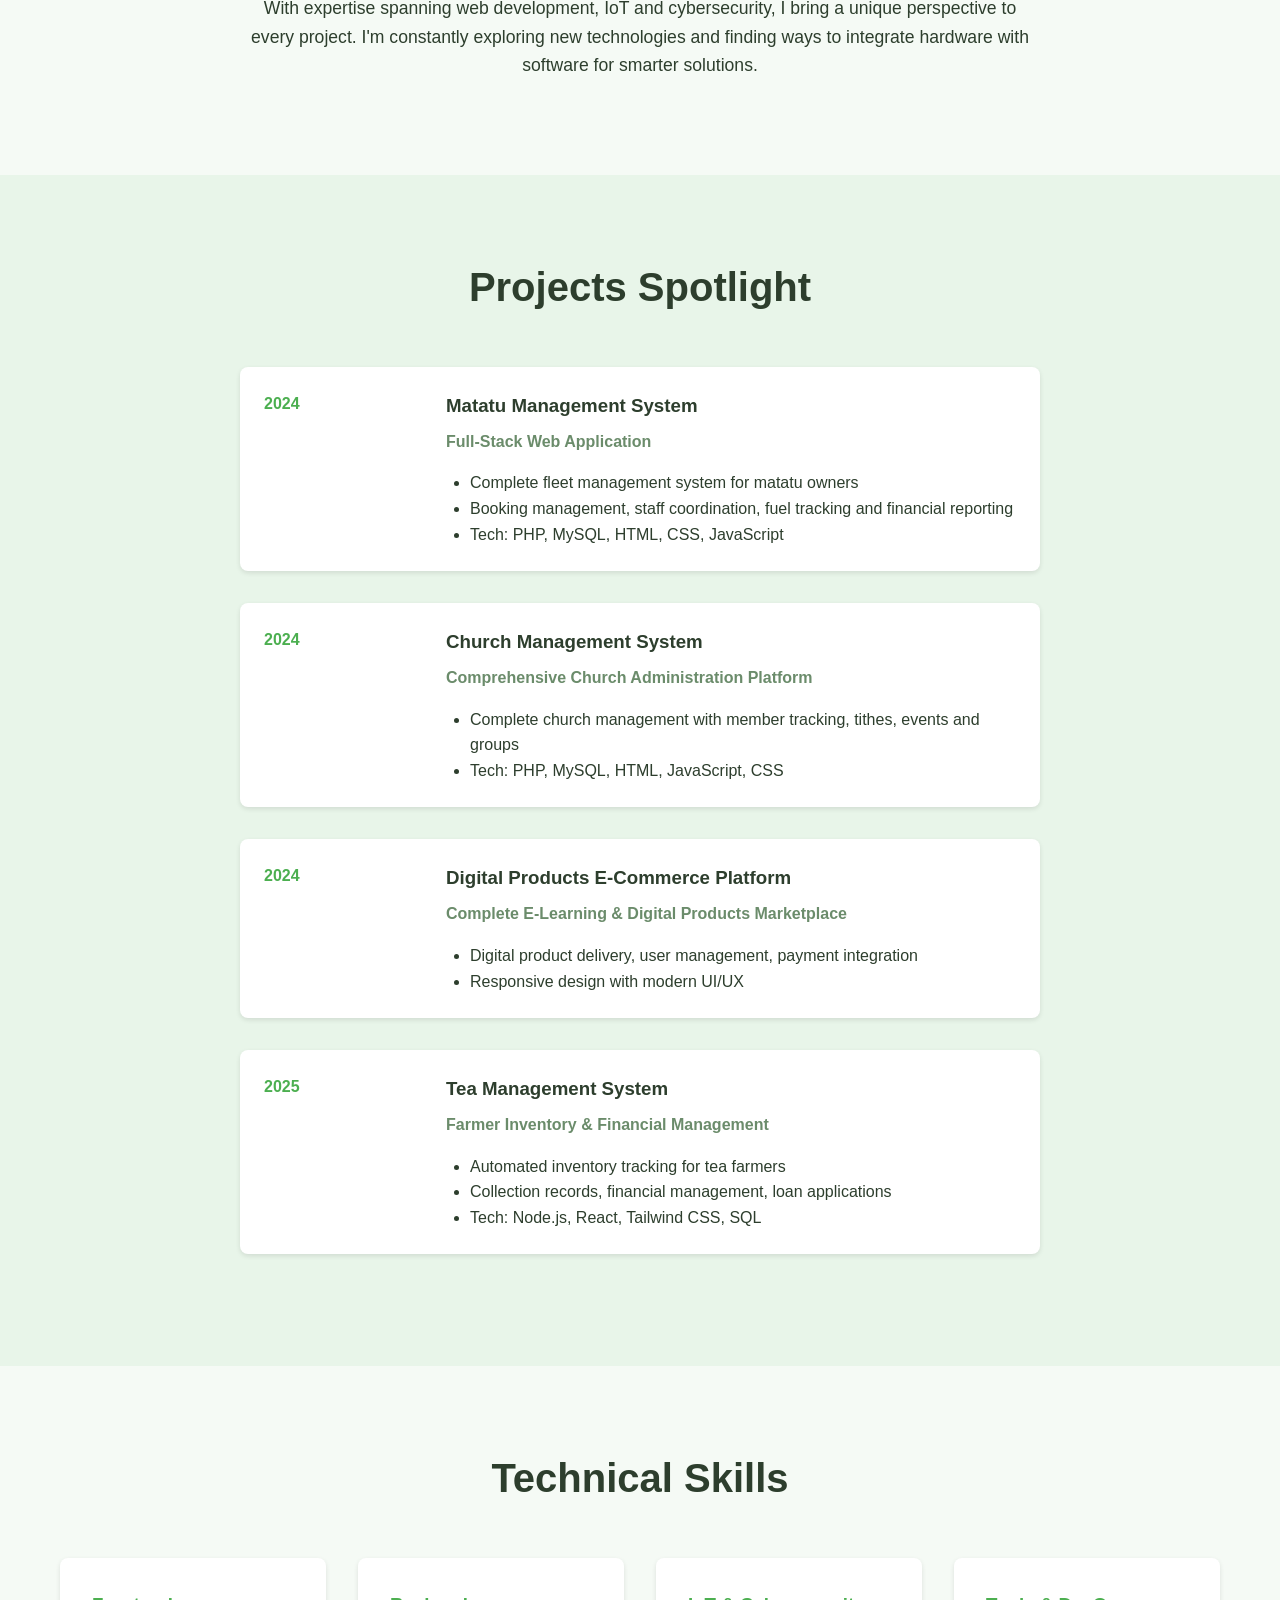
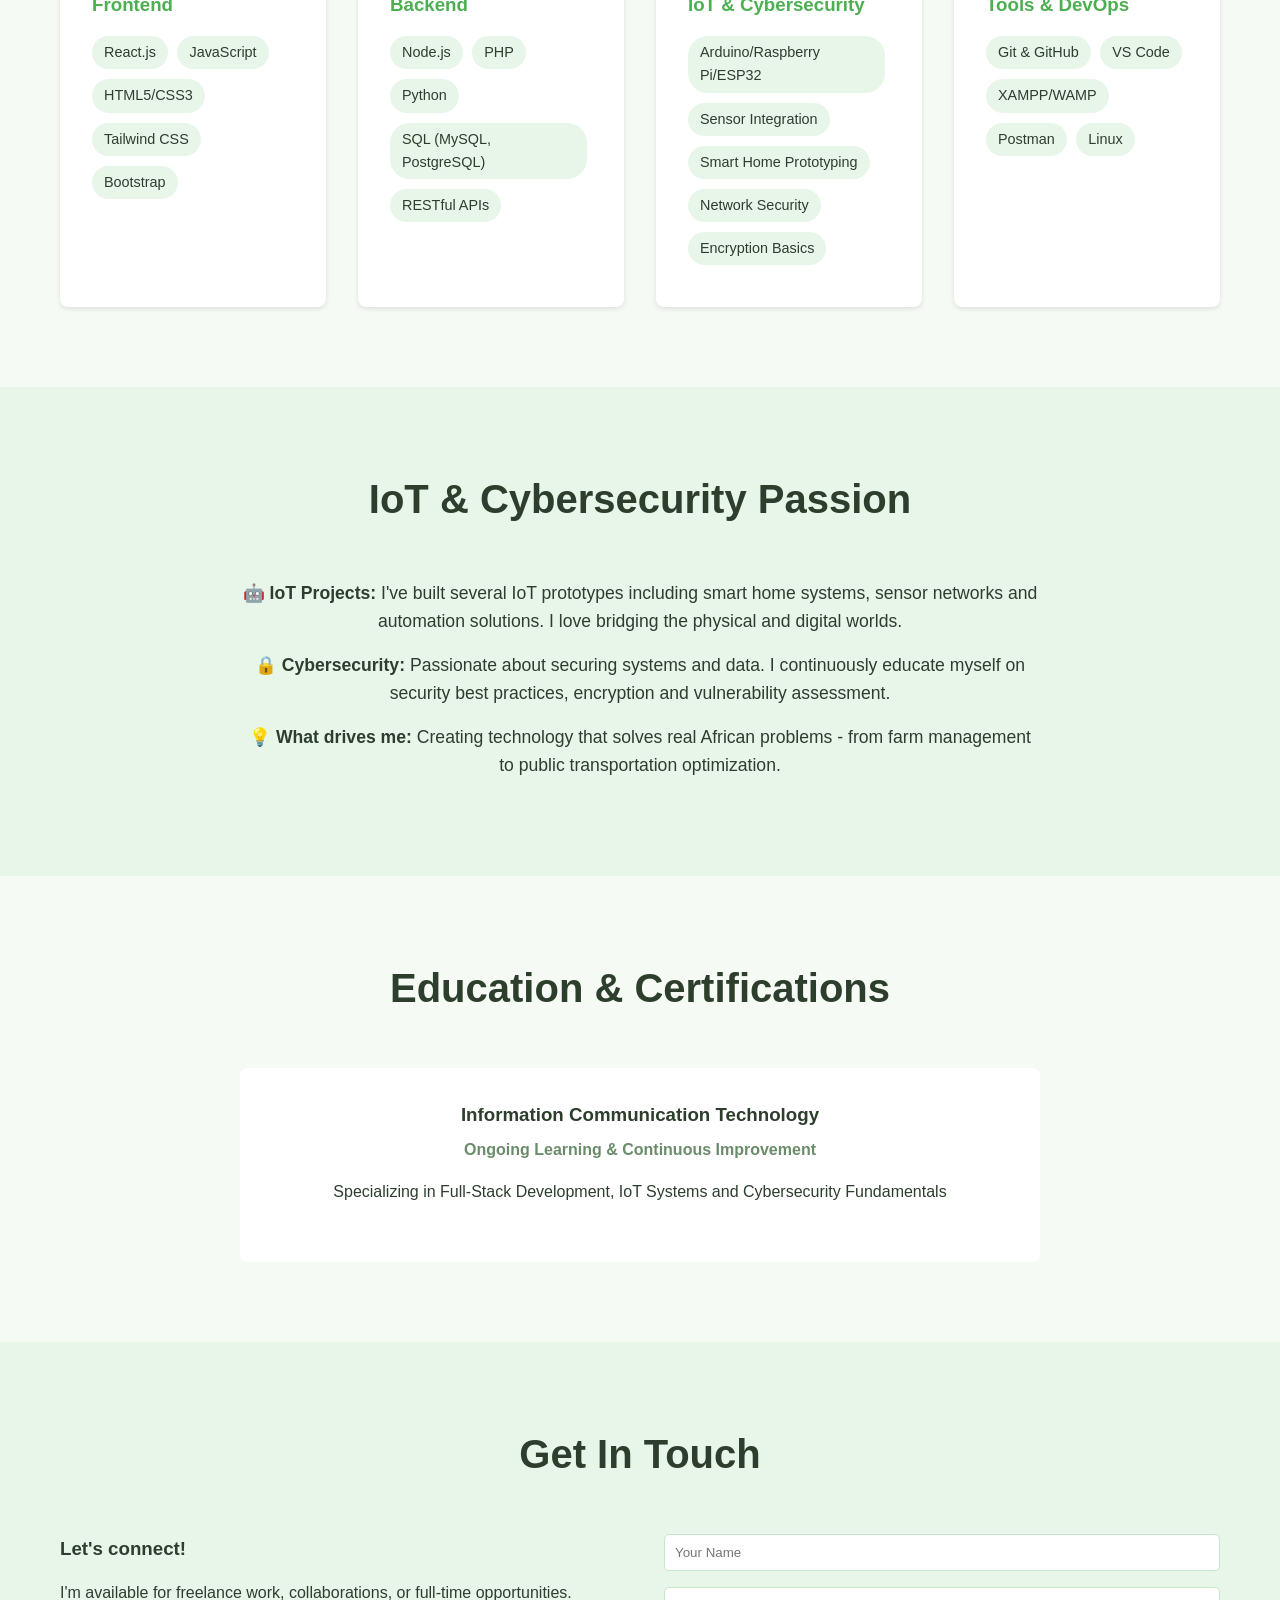
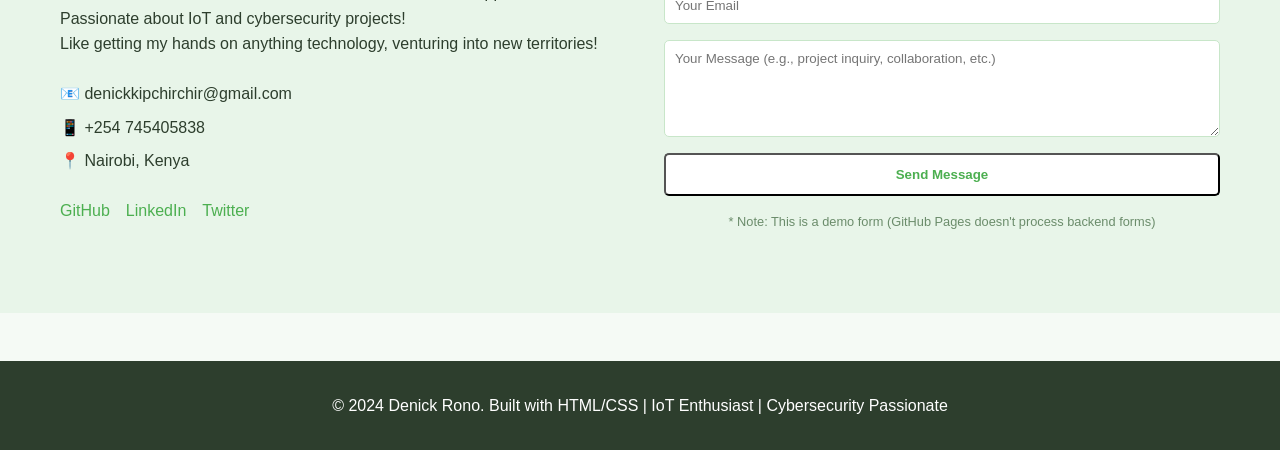
==== commit ea6be14b: "image upload" ====
--- a/index.html
+++ b/index.html
@@ -3,13 +3,13 @@
 <head>
     <meta charset="UTF-8">
     <meta name="viewport" content="width=device-width, initial-scale=1.0">
-    <title>Denick Rono - Software Developer & IoT Enthusiast</title>
+    <title>Denick kipchirchir - Software Developer & IoT Enthusiast</title>
     <link rel="stylesheet" href="css/style.css">
 </head>
 <body>
     <nav class="navbar">
         <div class="nav-container">
-            <a href="index.html" class="nav-logo">DR</a>
+            <a href="index.html" class="nav-logo">DK</a>
             <div class="nav-links">
                 <a href="index.html" class="active">Home</a>
                 <a href="#experience">Experience</a>
@@ -23,20 +23,16 @@
     <header class="hero">
         <div class="hero-content">
             <div class="hero-text">
-                <h1>Denick Rono</h1>
+                <h1>Denick Kipchirchir</h1>
                 <h2>Full-Stack Developer | IoT Enthusiast | Cybersecurity Passionate</h2>
-                <p>Building innovative solutions that bridge hardware and software. Passionate about IoT, cybersecurity, and creating systems that solve real-world problems.</p>
+                <p>Building innovative solutions that bridge hardware and software. Passionate about IoT, cybersecurity and creating systems that solve real-world problems.</p>
                 <div class="hero-buttons">
-                    <a href="#contact" class="btn btn-primary">Hire Me</a>
+                    <!-- <a href="#contact" class="btn btn-primary">Hire Me</a> -->
                     <a href="projects.html" class="btn btn-secondary">View Projects</a>
                 </div>
             </div>
             <div class="hero-image">
-                <div class="placeholder-avatar">
-                    <span>👨‍💻</span>
-                    <p>Denick Rono</p>
-                    <small>Developer & IoT Expert</small>
-                </div>
+                <img src="images/image.jpg" alt="Denick Kipchirchir - Developer & IoT Expert" class="profile-image">
             </div>
         </div>
     </header>
@@ -47,7 +43,7 @@
                 <h2 class="section-title">About Me</h2>
                 <div class="about-content">
                     <p>I'm a passionate software developer and IoT enthusiast with a strong drive for creating innovative solutions. I specialize in building full-stack web applications and prototyping smart IoT systems that make a difference.</p>
-                    <p>With expertise spanning web development, IoT, and cybersecurity, I bring a unique perspective to every project. I'm constantly exploring new technologies and finding ways to integrate hardware with software for smarter solutions.</p>
+                    <p>With expertise spanning web development, IoT and cybersecurity, I bring a unique perspective to every project. I'm constantly exploring new technologies and finding ways to integrate hardware with software for smarter solutions.</p>
                 </div>
             </div>
         </section>
@@ -63,7 +59,7 @@
                             <h4>Full-Stack Web Application</h4>
                             <ul>
                                 <li>Complete fleet management system for matatu owners</li>
-                                <li>Booking management, staff coordination, fuel tracking, and financial reporting</li>
+                                <li>Booking management, staff coordination, fuel tracking and financial reporting</li>
                                 <li>Tech: PHP, MySQL, HTML, CSS, JavaScript</li>
                             </ul>
                         </div>
@@ -75,19 +71,19 @@
                             <h3>Church Management System</h3>
                             <h4>Comprehensive Church Administration Platform</h4>
                             <ul>
-                                <li>Complete church management with member tracking, tithes, events, and groups</li>
+                                <li>Complete church management with member tracking, tithes, events and groups</li>
                                 <li>Tech: PHP, MySQL, HTML, JavaScript, CSS</li>
                             </ul>
                         </div>
                     </div>
 
                     <div class="timeline-item">
-                        <div class="timeline-date">2023</div>
+                        <div class="timeline-date">2024</div>
                         <div class="timeline-content">
                             <h3>Digital Products E-Commerce Platform</h3>
                             <h4>Complete E-Learning & Digital Products Marketplace</h4>
                             <ul>
-                                <li>Similar to Open University of Kenya - complete prototype</li>
+                                <!-- <li>Similar to Open University of Kenya - complete prototype</li> -->
                                 <li>Digital product delivery, user management, payment integration</li>
                                 <li>Responsive design with modern UI/UX</li>
                             </ul>
@@ -95,7 +91,7 @@
                     </div>
 
                     <div class="timeline-item">
-                        <div class="timeline-date">2023</div>
+                        <div class="timeline-date">2025</div>
                         <div class="timeline-content">
                             <h3>Tea Management System</h3>
                             <h4>Farmer Inventory & Financial Management</h4>
@@ -137,7 +133,7 @@
                     <div class="skill-category">
                         <h3>IoT & Cybersecurity</h3>
                         <ul class="skill-list">
-                            <li>Arduino/Raspberry Pi</li>
+                            <li>Arduino/Raspberry Pi/ESP32</li>
                             <li>Sensor Integration</li>
                             <li>Smart Home Prototyping</li>
                             <li>Network Security</li>
@@ -151,7 +147,7 @@
                             <li>VS Code</li>
                             <li>XAMPP/WAMP</li>
                             <li>Postman</li>
-                            <li>Linux Basics</li>
+                            <li>Linux </li>
                         </ul>
                     </div>
                 </div>
@@ -162,8 +158,8 @@
             <div class="container">
                 <h2 class="section-title">IoT & Cybersecurity Passion</h2>
                 <div class="about-content">
-                    <p>🤖 <strong>IoT Projects:</strong> I've built several IoT prototypes including smart home systems, sensor networks, and automation solutions. I love bridging the physical and digital worlds.</p>
-                    <p>🔒 <strong>Cybersecurity:</strong> Passionate about securing systems and data. I continuously educate myself on security best practices, encryption, and vulnerability assessment.</p>
+                    <p>🤖 <strong>IoT Projects:</strong> I've built several IoT prototypes including smart home systems, sensor networks and automation solutions. I love bridging the physical and digital worlds.</p>
+                    <p>🔒 <strong>Cybersecurity:</strong> Passionate about securing systems and data. I continuously educate myself on security best practices, encryption and vulnerability assessment.</p>
                     <p>💡 <strong>What drives me:</strong> Creating technology that solves real African problems - from farm management to public transportation optimization.</p>
                 </div>
             </div>
@@ -173,16 +169,16 @@
             <div class="container">
                 <h2 class="section-title">Education & Certifications</h2>
                 <div class="education-card">
-                    <h3>Computer Science / Software Development</h3>
+                    <h3>Information Communication Technology</h3>
                     <h4>Ongoing Learning & Continuous Improvement</h4>
-                    <p>Specializing in Full-Stack Development, IoT Systems, and Cybersecurity Fundamentals</p>
+                    <p>Specializing in Full-Stack Development, IoT Systems and Cybersecurity Fundamentals</p>
                     <br>
-                    <h3>Certifications</h3>
+                    <!-- <h3>Certifications</h3>
                     <ul style="text-align: left; max-width: 400px; margin: 0 auto;">
                         <li>Web Development Professional Certificate</li>
                         <li>IoT Fundamentals</li>
                         <li>Cybersecurity Basics</li>
-                    </ul>
+                    </ul> -->
                 </div>
             </div>
         </section>
@@ -194,16 +190,17 @@
                     <div class="contact-info">
                         <h3>Let's connect!</h3>
                         <p>I'm available for freelance work, collaborations, or full-time opportunities. Passionate about IoT and cybersecurity projects!</p>
+                        <p>Like getting my hands on anything technology, venturing into new territories!</p>
                         <ul class="contact-details">
-                            <li>📧 denick.rono@example.com</li>
-                            <li>📱 +254 (XXX) XXX-XXX</li>
+                            <li>📧 denickkipchirchir@gmail.com</li>
+                            <li>📱 +254 745405838</li>
                             <li>📍 Nairobi, Kenya</li>
                         </ul>
                         <div class="social-links">
-                            <a href="#">GitHub</a>
-                            <a href="#">LinkedIn</a>
-                            <a href="#">Twitter</a>
-                            <a href="#">Portfolio</a>
+                            <a href="https://github.com/Denickrono">GitHub</a>
+                            <a href="www.linkedin.com/in/denick-kipchirchir-19400a253">LinkedIn</a>
+                            <a href="https://twitter.com/Denickchirchir">Twitter</a>
+                            <!-- <a href="#">Portfolio</a> -->
                         </div>
                     </div>
                     <form class="contact-form">
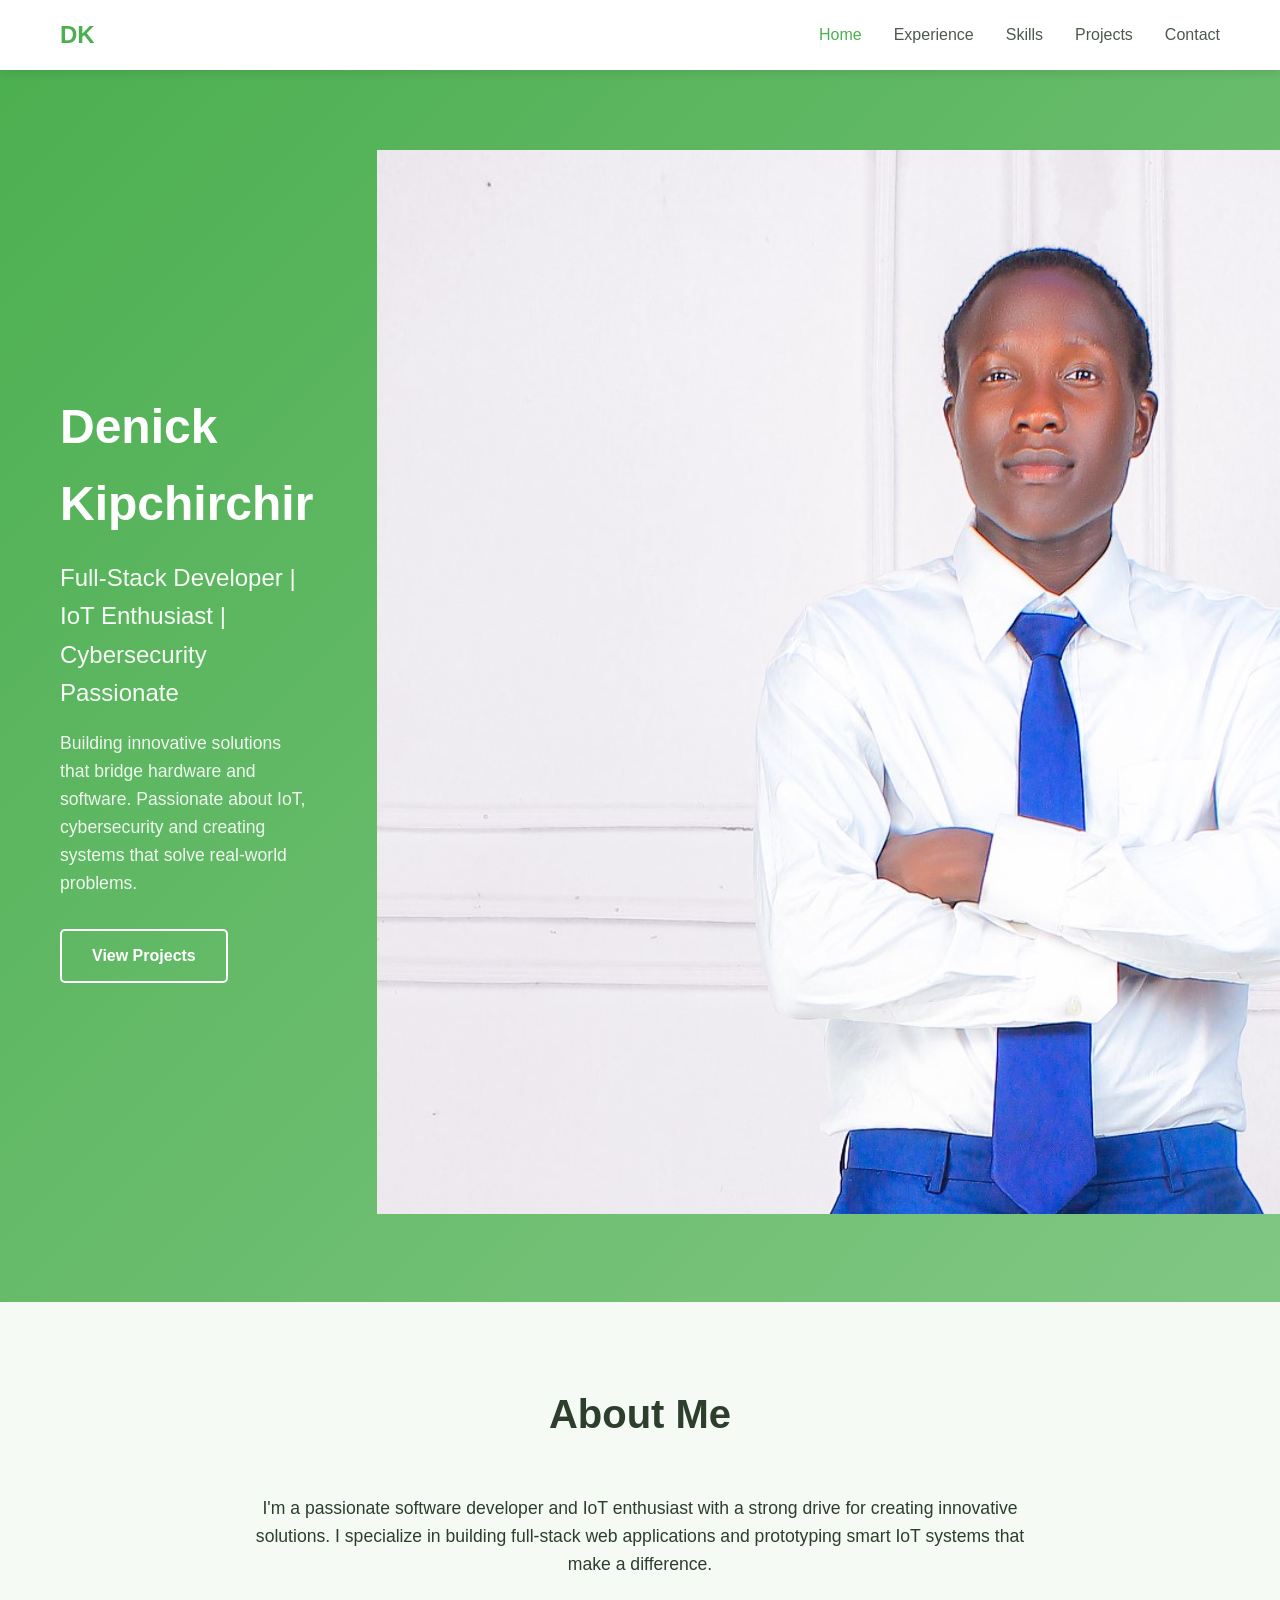
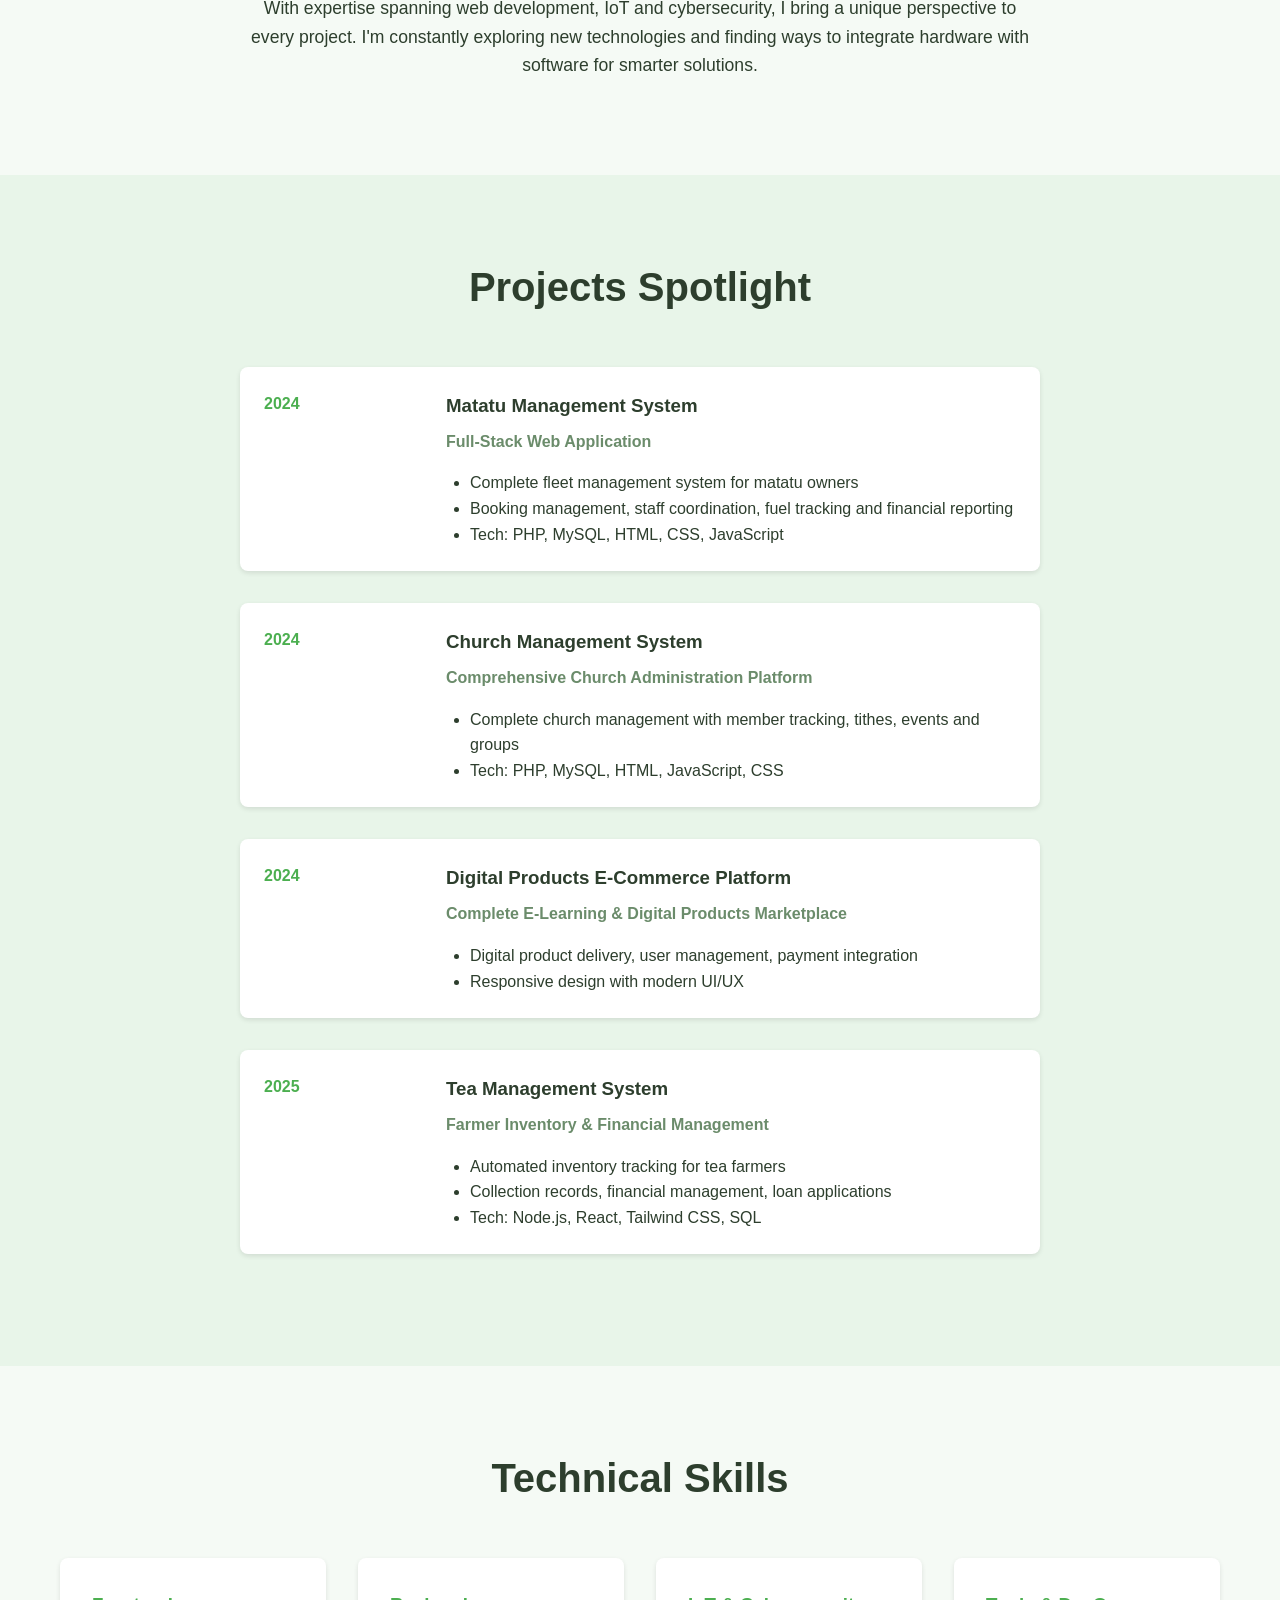
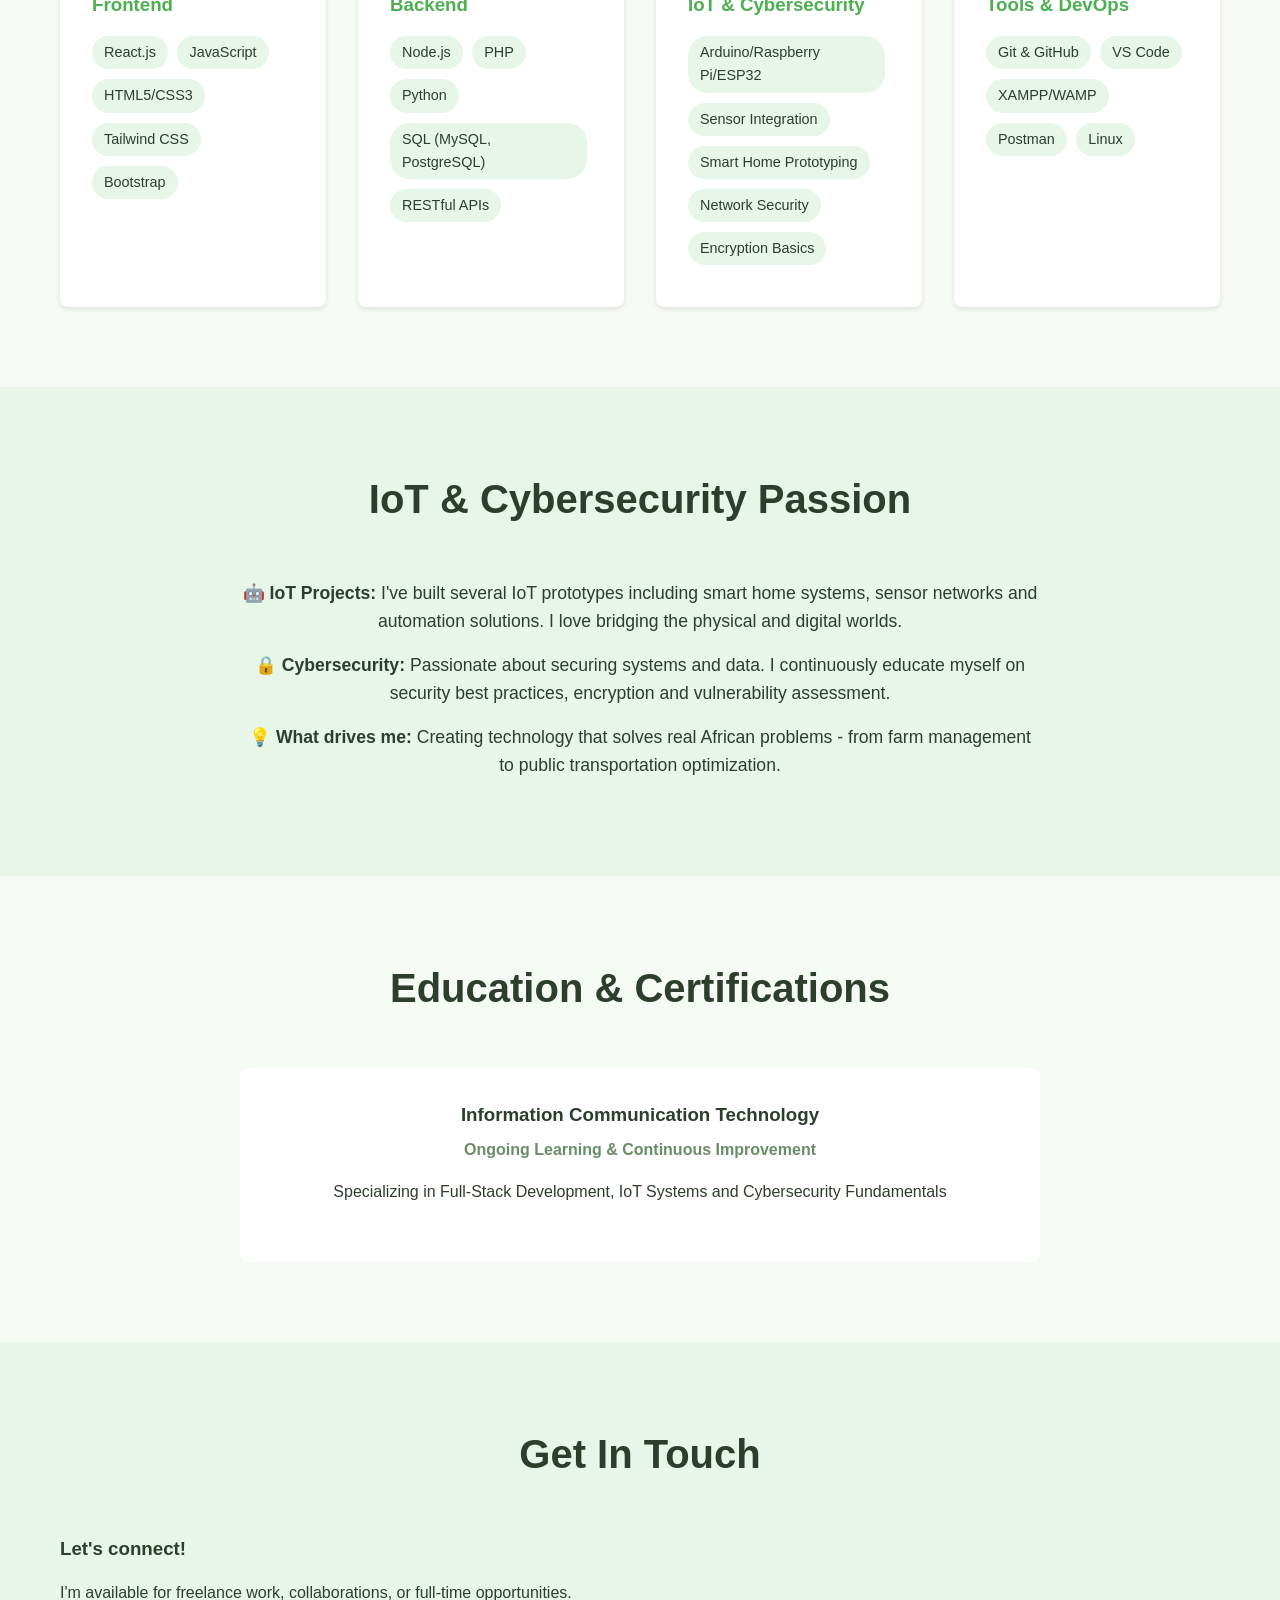
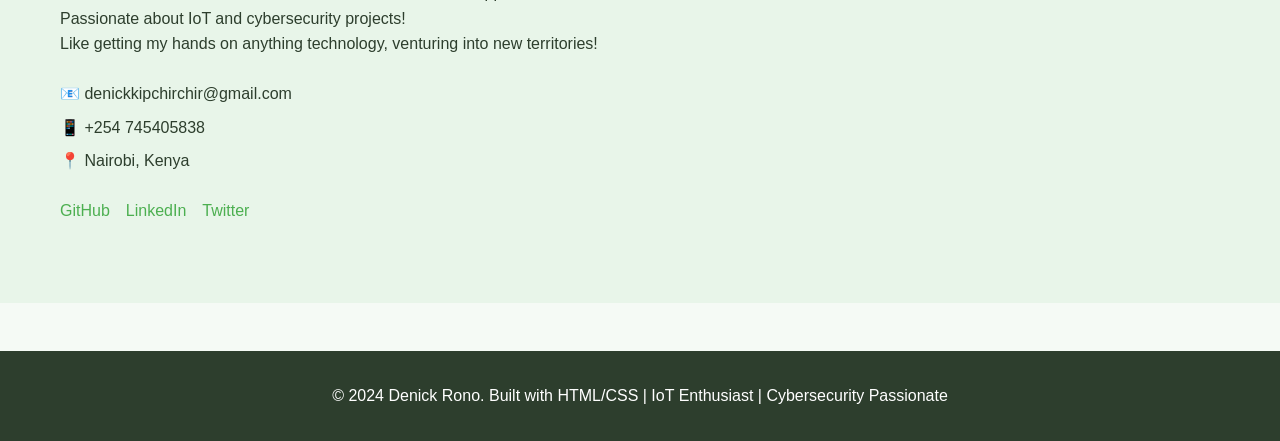
==== commit 7e3251c8: "changing form" ====
--- a/index.html
+++ b/index.html
@@ -203,13 +203,13 @@
                             <!-- <a href="#">Portfolio</a> -->
                         </div>
                     </div>
-                    <form class="contact-form">
+                    <!-- <form class="contact-form">
                         <input type="text" placeholder="Your Name" required>
                         <input type="email" placeholder="Your Email" required>
                         <textarea rows="5" placeholder="Your Message (e.g., project inquiry, collaboration, etc.)" required></textarea>
                         <button type="submit" class="btn btn-primary">Send Message</button>
                         <p class="form-note">* Note: This is a demo form (GitHub Pages doesn't process backend forms)</p>
-                    </form>
+                    </form> -->
                 </div>
             </div>
         </section>
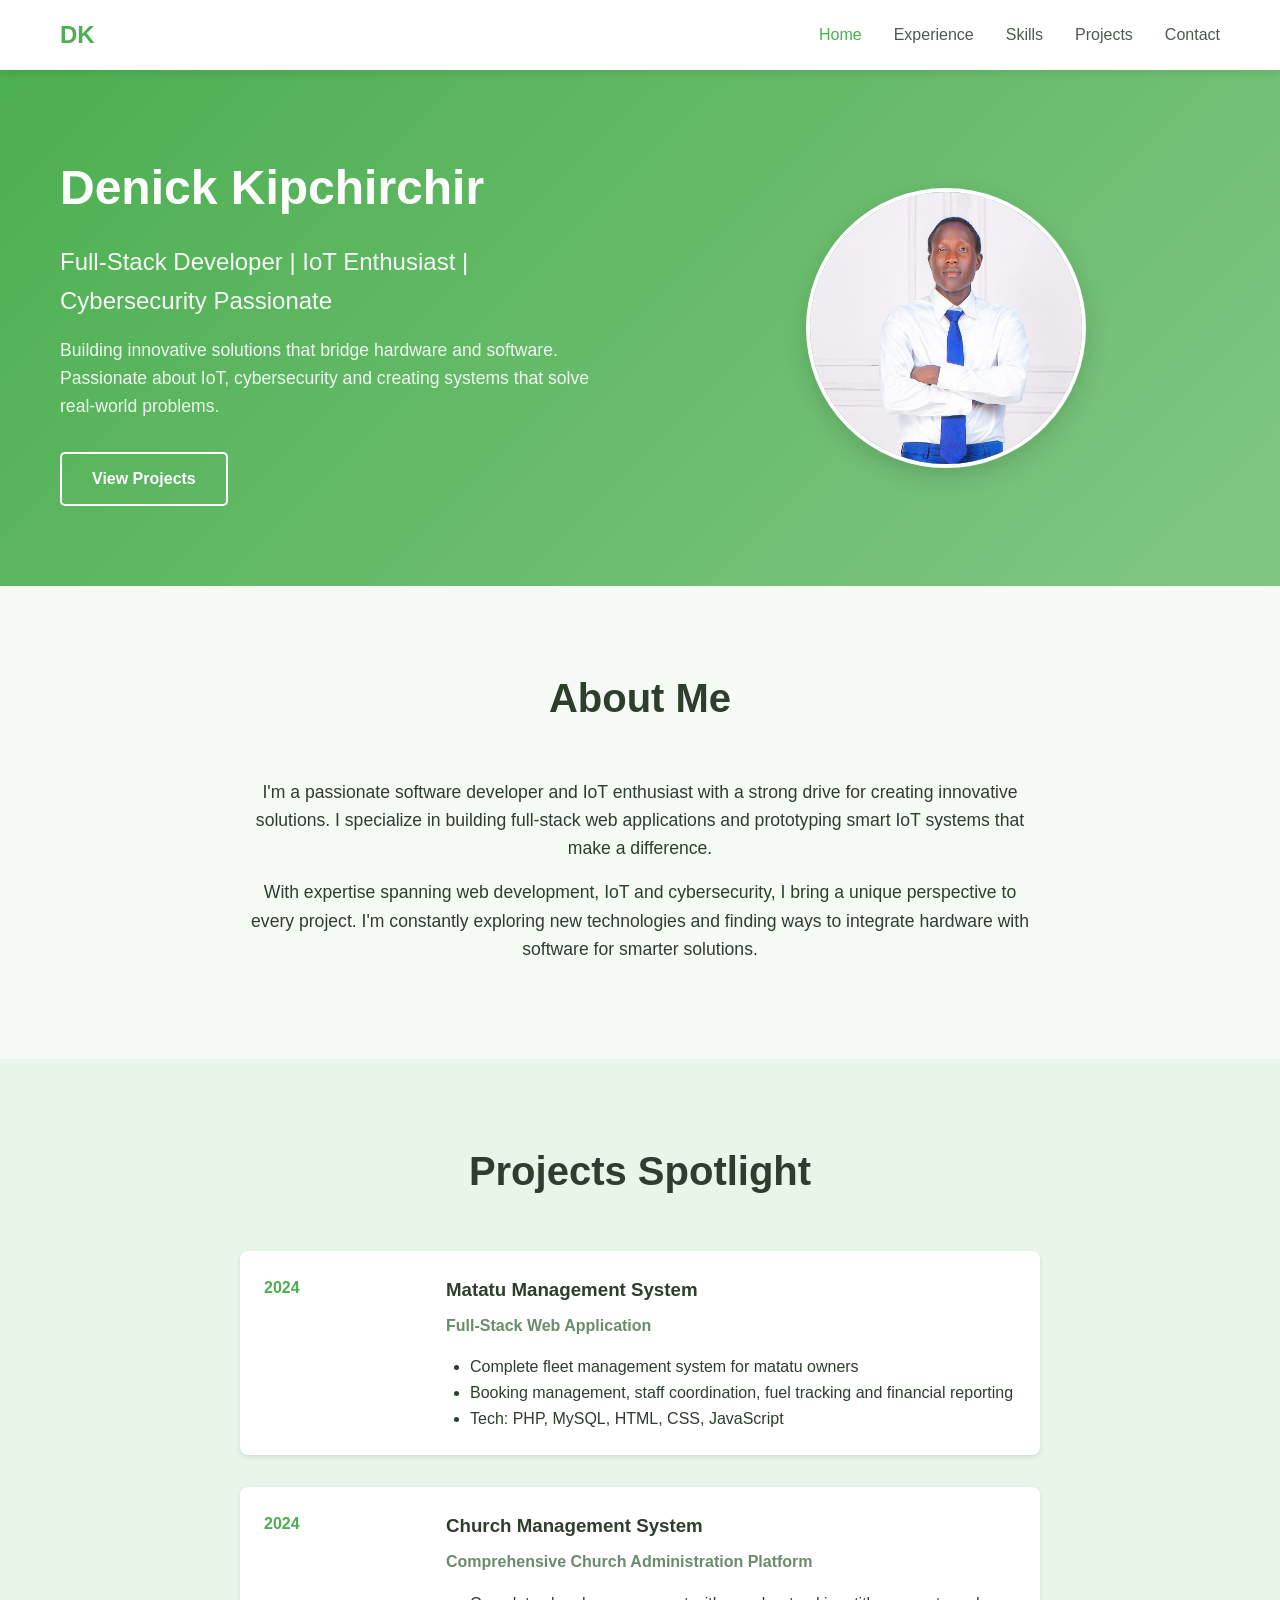
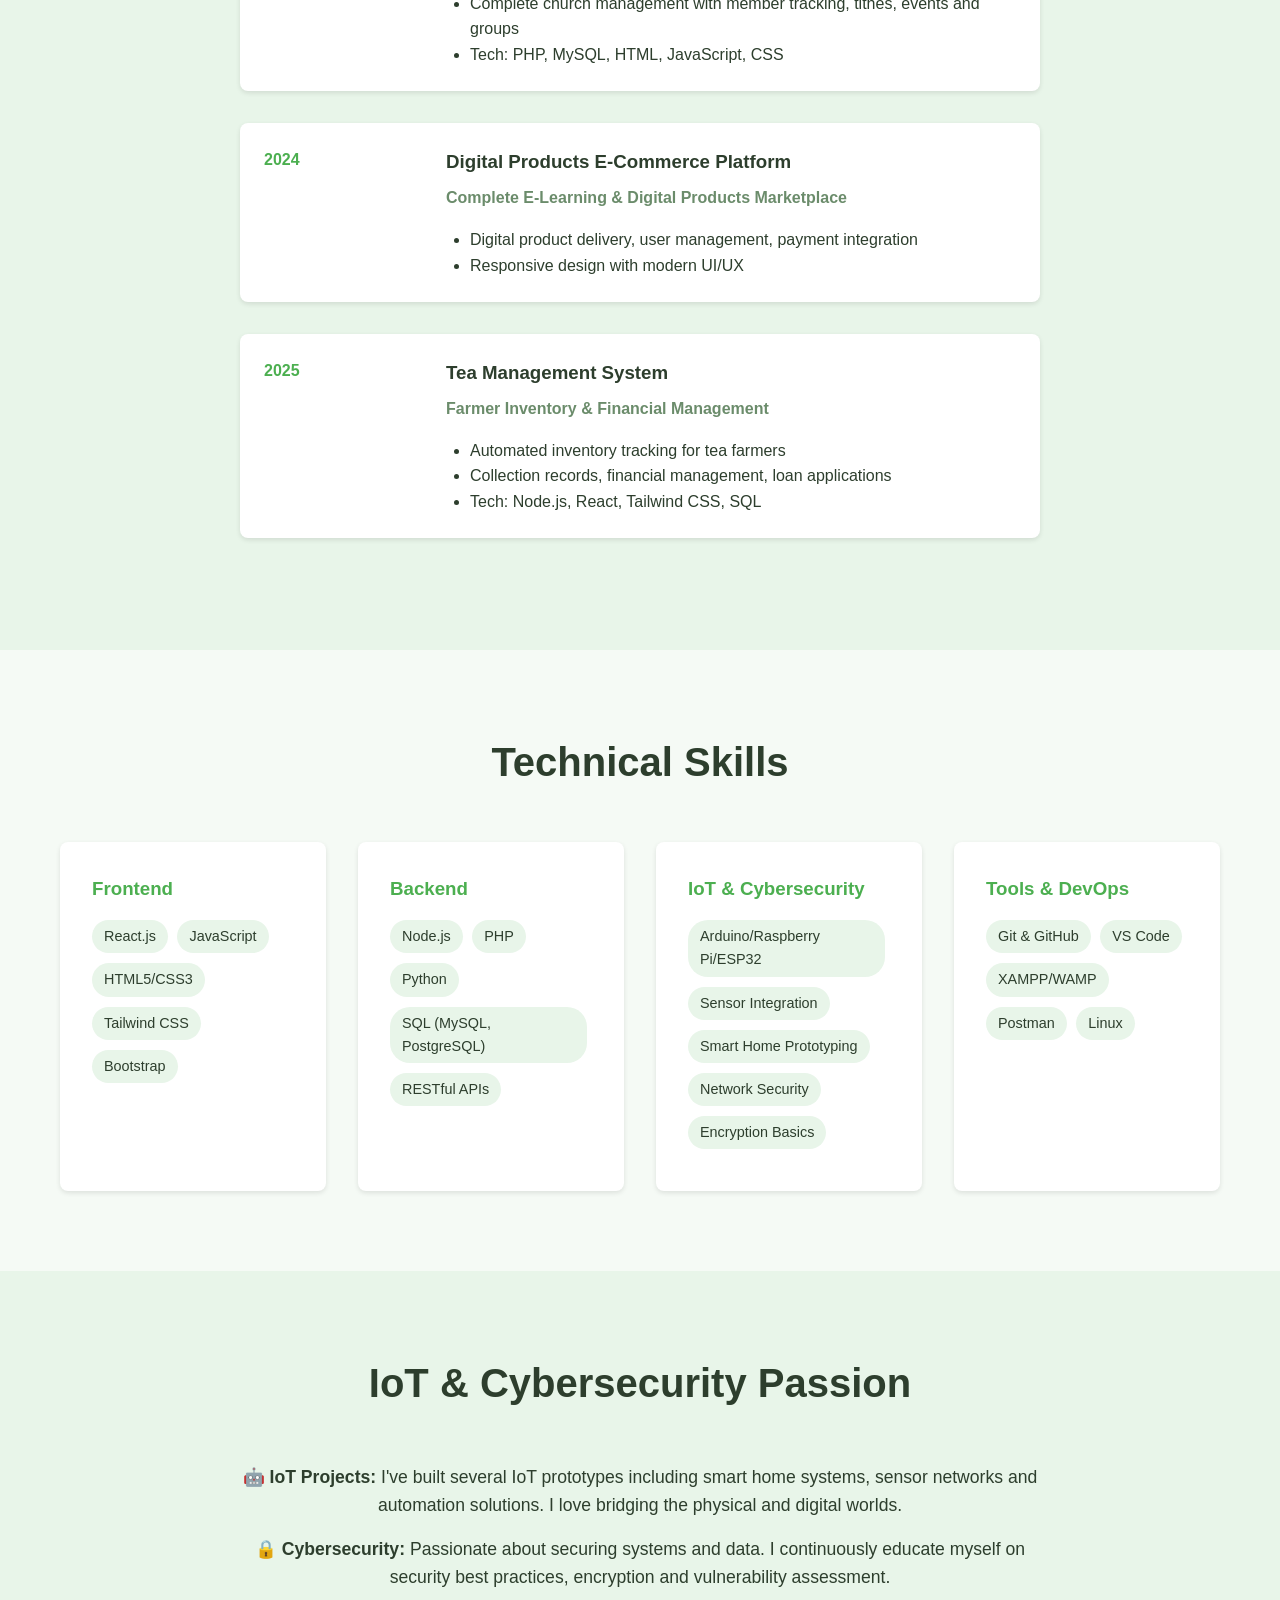
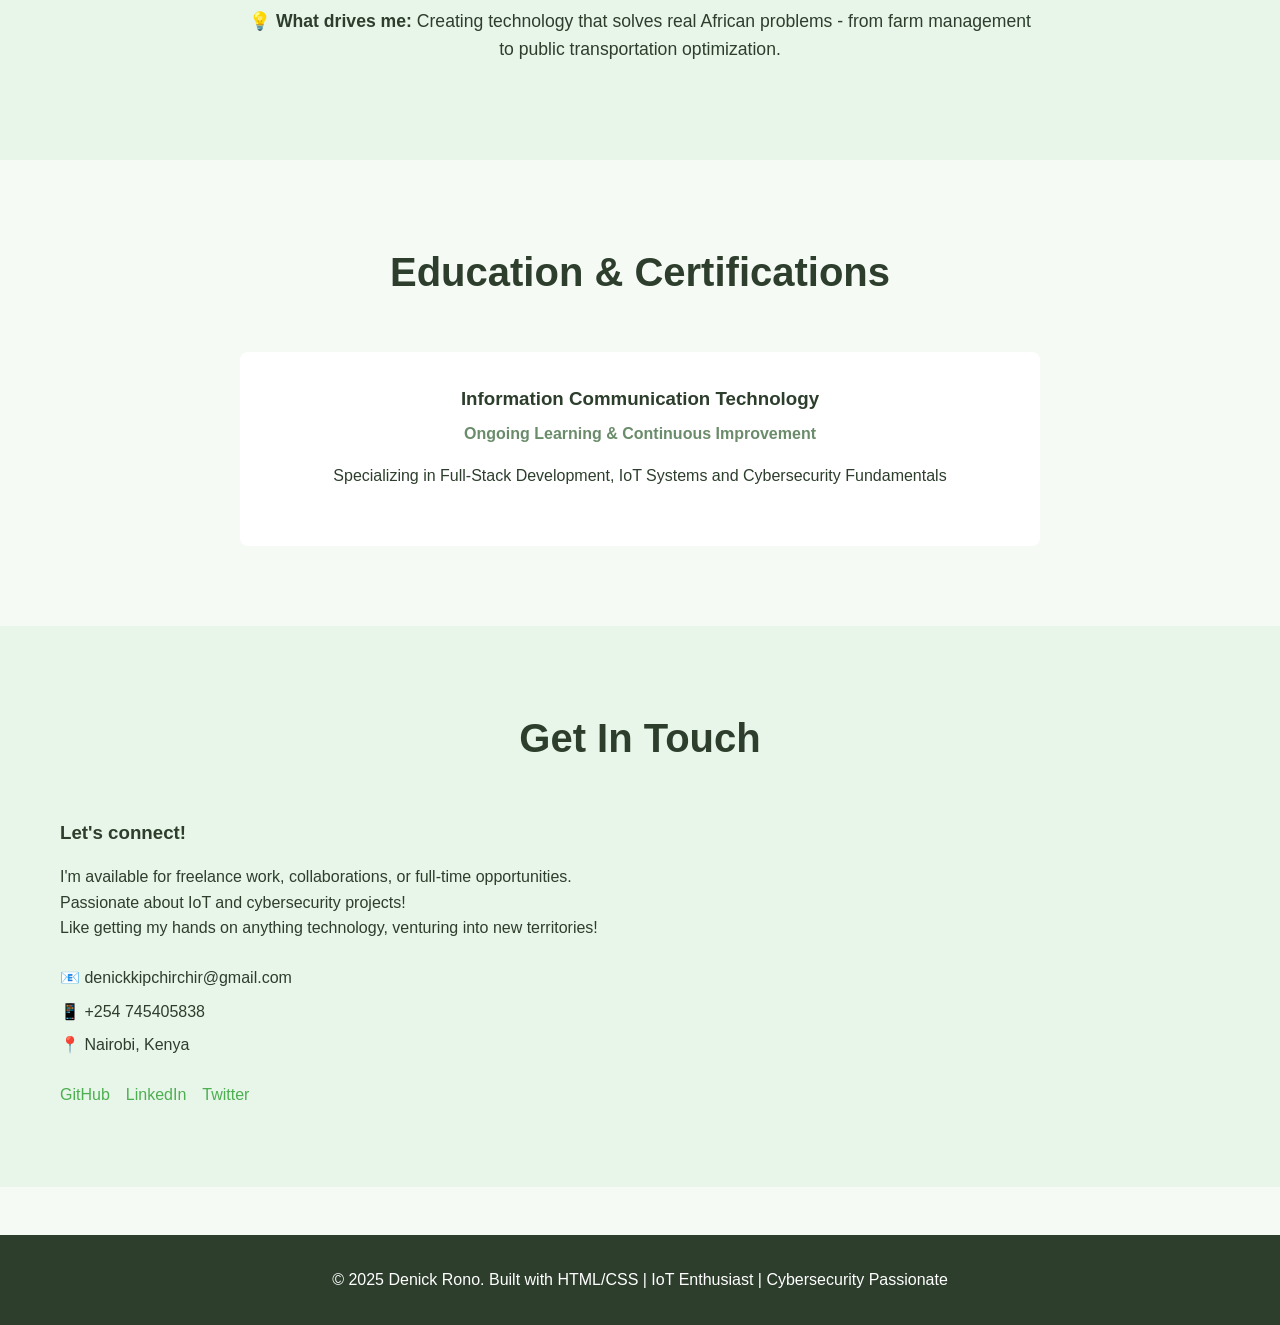
==== commit 33e61c3a: "date" ====
--- a/index.html
+++ b/index.html
@@ -217,8 +217,8 @@
 
     <footer class="footer">
         <div class="container">
-            <p>&copy; 2024 Denick Rono. Built with HTML/CSS | IoT Enthusiast | Cybersecurity Passionate</p>
+            <p>&copy; 2025 Denick Rono. Built with HTML/CSS | IoT Enthusiast | Cybersecurity Passionate</p>
         </div>
     </footer>
 </body>
-</html>+</html>
--- a/css/style.css
+++ b/css/style.css
@@ -99,6 +99,30 @@
     gap: 1rem;
 }
 
+/* Profile Image Styling - Perfect Circle */
+.hero-image {
+    display: flex;
+    justify-content: center;
+    align-items: center;
+}
+
+.profile-image {
+    width: 280px;
+    height: 280px;
+    border-radius: 50%;
+    object-fit: cover;
+    object-position: center;
+    border: 4px solid white;
+    box-shadow: 0 8px 25px rgba(0,0,0,0.15);
+    transition: transform 0.3s ease, box-shadow 0.3s ease;
+}
+
+.profile-image:hover {
+    transform: scale(1.03);
+    box-shadow: 0 12px 30px rgba(0,0,0,0.2);
+}
+
+/* Placeholder Avatar (fallback) */
 .placeholder-avatar {
     background: rgba(255,255,255,0.2);
     border-radius: 50%;
@@ -488,7 +512,7 @@
     border: 2px dashed #c8e6c9;
 }
 
-/* Responsive Design */
+/* Profile Image Responsive */
 @media (max-width: 768px) {
     .hero-content {
         grid-template-columns: 1fr;
@@ -499,6 +523,11 @@
         justify-content: center;
     }
     
+    .profile-image {
+        width: 220px;
+        height: 220px;
+    }
+    
     .placeholder-avatar {
         margin: 0 auto;
     }
@@ -525,4 +554,24 @@
         align-items: flex-start;
         gap: 1rem;
     }
+}
+
+/* Extra small devices */
+@media (max-width: 480px) {
+    .profile-image {
+        width: 180px;
+        height: 180px;
+    }
+    
+    .hero-text h1 {
+        font-size: 2rem;
+    }
+    
+    .hero-text h2 {
+        font-size: 1.2rem;
+    }
+    
+    .section-title {
+        font-size: 1.8rem;
+    }
 }
